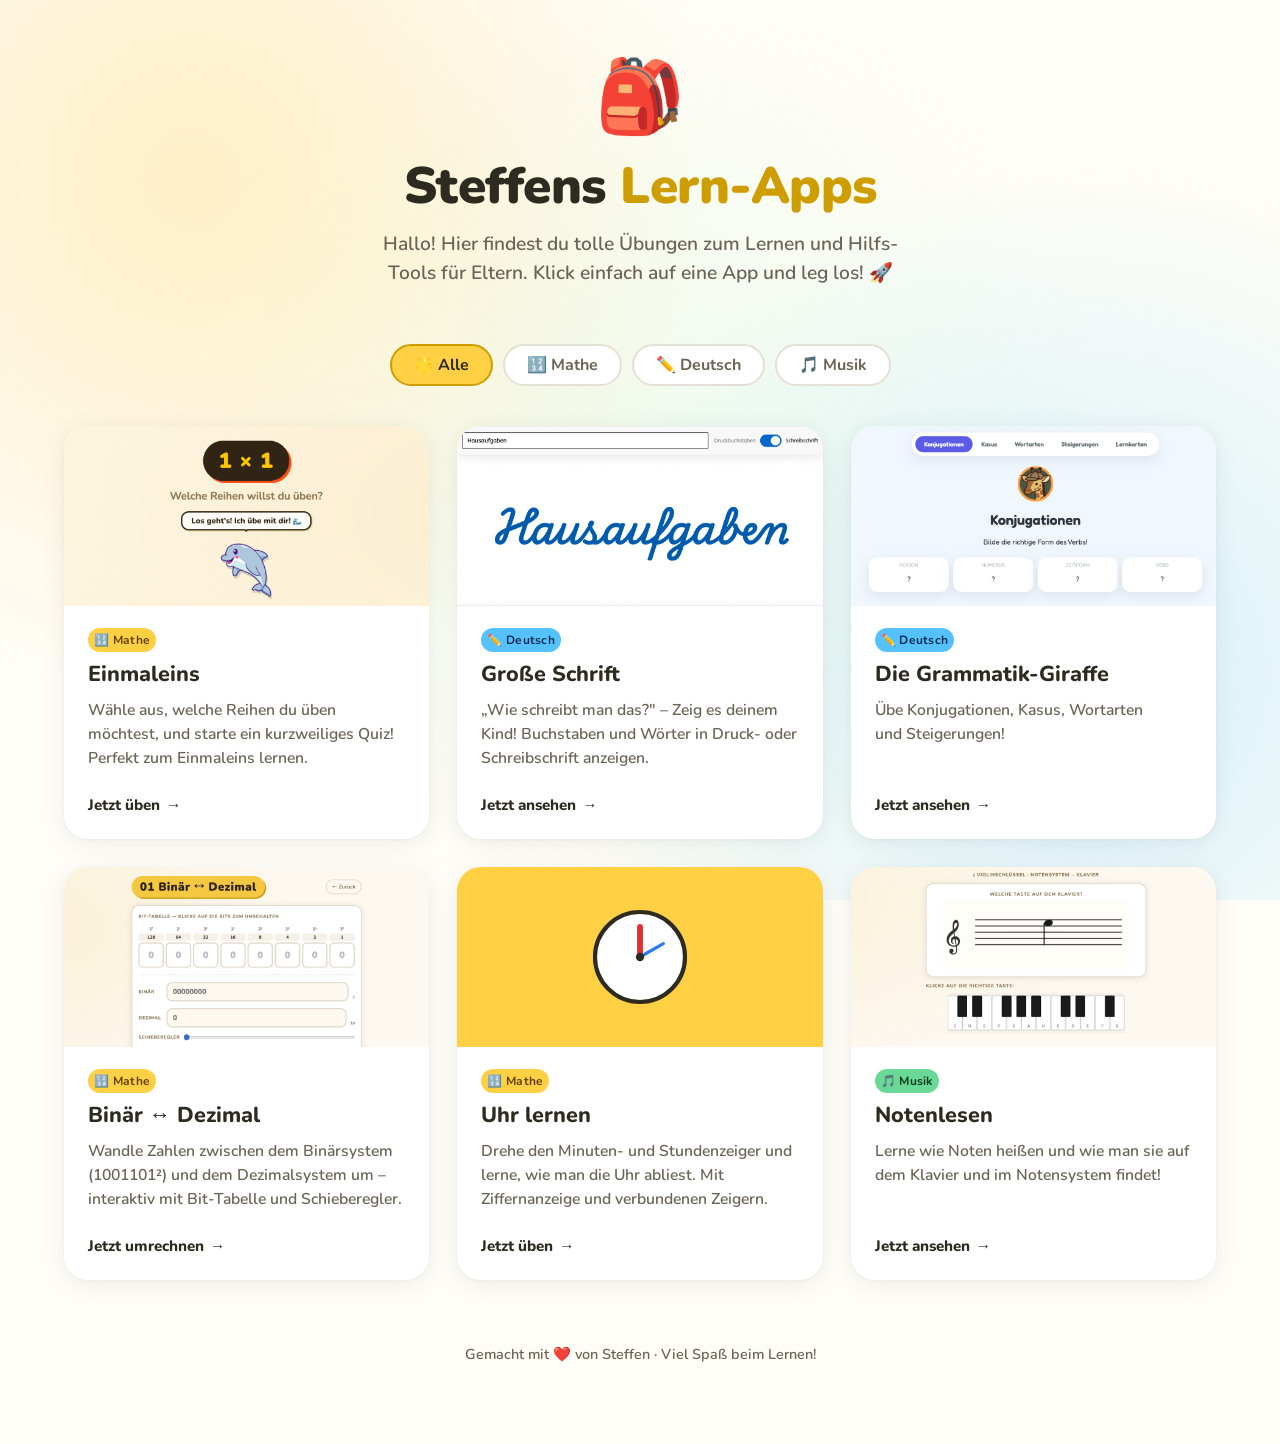
==== index.html @ fa60f905 "added clock" ====
<!DOCTYPE html>
<html lang="de">
<head>
  <meta charset="UTF-8">
  <meta name="viewport" content="width=device-width, initial-scale=1.0">
  <title>Steffens Lern-Apps</title>
  <link href="https://fonts.googleapis.com/css2?family=Nunito:wght@400;600;700;800;900&display=swap" rel="stylesheet">

  <style>
    :root {
      --bg: #fffdf7;
      --yellow: oklch(88% 0.16 88);
      --yellow-dark: oklch(72% 0.16 88);
      --blue: oklch(78% 0.14 240);
      --blue-dark: oklch(55% 0.14 240);
      --green: oklch(80% 0.14 155);
      --green-dark: oklch(55% 0.14 155);
      --text: #2d2a20;
      --text-light: #6b6457;
      --card-bg: #ffffff;
      --radius: 24px;
    }

    * { box-sizing: border-box; margin: 0; padding: 0; }

    body {
      font-family: 'Nunito', sans-serif;
      background: var(--bg);
      color: var(--text);
      min-height: 100vh;
      overflow-x: hidden;
    }

    /* Background pattern */
    body::before {
      content: '';
      position: fixed;
      inset: 0;
      background-image:
        radial-gradient(circle at 15% 20%, oklch(92% 0.10 88 / 0.5) 0%, transparent 40%),
        radial-gradient(circle at 85% 75%, oklch(88% 0.10 240 / 0.4) 0%, transparent 40%),
        radial-gradient(circle at 50% 50%, oklch(94% 0.06 155 / 0.3) 0%, transparent 60%);
      pointer-events: none;
      z-index: 0;
    }

    .page {
      position: relative;
      z-index: 1;
      max-width: 1200px;
      margin: 0 auto;
      padding: 48px 24px 80px;
    }

    /* Header */
    .header {
      text-align: center;
      margin-bottom: 56px;
      animation: fadeDown 0.6s ease both;
    }

    .header-emoji {
      font-size: 72px;
      display: block;
      margin-bottom: 12px;
      animation: bounce 2s ease-in-out infinite;
    }

    @keyframes bounce {
      0%, 100% { transform: translateY(0); }
      50% { transform: translateY(-10px); }
    }

    .header h1 {
      font-size: clamp(2rem, 6vw, 3.2rem);
      font-weight: 900;
      line-height: 1.1;
      color: var(--text);
      letter-spacing: -0.5px;
    }

    .header h1 span {
      color: var(--yellow-dark);
    }

    .greeting {
      margin-top: 16px;
      font-size: clamp(1rem, 2.5vw, 1.2rem);
      color: var(--text-light);
      font-weight: 600;
      max-width: 520px;
      margin-left: auto;
      margin-right: auto;
      line-height: 1.5;
      text-wrap: pretty;
    }

    /* Category filter */
    .filters {
      display: flex;
      gap: 10px;
      justify-content: center;
      margin-bottom: 40px;
      flex-wrap: wrap;
      animation: fadeUp 0.6s 0.2s ease both;
    }

    .filter-btn {
      padding: 8px 22px;
      border-radius: 100px;
      border: 2.5px solid transparent;
      font-family: 'Nunito', sans-serif;
      font-size: 1rem;
      font-weight: 700;
      cursor: pointer;
      transition: all 0.2s ease;
      background: white;
      color: var(--text-light);
      border-color: #e5e0d5;
    }

    .filter-btn:hover {
      transform: scale(1.05);
      border-color: var(--yellow-dark);
      color: var(--text);
    }

    .filter-btn.active {
      background: var(--yellow);
      border-color: var(--yellow-dark);
      color: var(--text);
    }

    .filter-btn[data-cat="Mathe"].active {
      background: var(--yellow);
      border-color: var(--yellow-dark);
    }

    .filter-btn[data-cat="Deutsch"].active {
      background: var(--blue);
      border-color: var(--blue-dark);
    }

    .filter-btn[data-cat="Musik"].active {
      background: var(--green);
      border-color: var(--green-dark);
    }

    /* Cards grid */
    .grid {
      display: grid;
      grid-template-columns: repeat(3, 1fr);
      gap: 28px;
    }

    /* Responsive grid */
    @media (max-width: 768px) {
      .grid {
        grid-template-columns: repeat(2, 1fr);
      }
    }

    @media (max-width: 480px) {
      .grid {
        grid-template-columns: 1fr;
      }
    }

    .card {
      background: var(--card-bg);
      border-radius: var(--radius);
      overflow: hidden;
      box-shadow: 0 4px 24px rgba(0,0,0,0.07), 0 1px 4px rgba(0,0,0,0.04);
      transition: transform 0.25s ease, box-shadow 0.25s ease;
      cursor: pointer;
      text-decoration: none;
      color: inherit;
      display: flex;
      flex-direction: column;
      animation: fadeUp 0.5s ease both;
    }

    .card:hover {
      transform: translateY(-6px) scale(1.01);
      box-shadow: 0 12px 40px rgba(0,0,0,0.12), 0 2px 8px rgba(0,0,0,0.06);
    }

    .card:hover .card-arrow {
      transform: translateX(4px);
    }

    .card-visual {
      height: 180px;
      display: flex;
      align-items: center;
      justify-content: center;
      position: relative;
      overflow: hidden;
    }

    .card-visual img {
      width: 100%;
      height: 100%;
      object-fit: cover;
      display: block;
    }

    .card-visual .placeholder {
      width: 100%;
      height: 100%;
      display: flex;
      flex-direction: column;
      align-items: center;
      justify-content: center;
      gap: 8px;
    }

    .card-visual .placeholder-icon {
      font-size: 18px;
      color: rgba(0,0,0,0.3);
    }

    .card-visual .placeholder-label {
      font-family: 'Courier New', monospace;
      font-size: 11px;
      font-weight: bold;
      color: rgba(0,0,0,0.3);
      text-align: center;
      padding: 0 16px;
      line-height: 1.4;
    }

    /* Diagonal stripe pattern for placeholder */
    .card[data-cat="Mathe"] .card-visual {
      background-color: var(--yellow);
      background-image: repeating-linear-gradient(
        -45deg,
        transparent,
        transparent 8px,
        rgba(255,255,255,0.25) 8px,
        rgba(255,255,255,0.25) 16px
      );
    }
    .card[data-cat="Deutsch"] .card-visual {
      background-color: var(--blue);
      background-image: repeating-linear-gradient(
        -45deg,
        transparent,
        transparent 8px,
        rgba(255,255,255,0.25) 8px,
        rgba(255,255,255,0.25) 16px
      );
    }
    .card[data-cat="Musik"] .card-visual {
      background-color: var(--green);
      background-image: repeating-linear-gradient(
        -45deg,
        transparent,
        transparent 8px,
        rgba(255,255,255,0.25) 8px,
        rgba(255,255,255,0.25) 16px
      );
    }

    .card-body {
      padding: 22px 24px 24px;
      flex: 1;
      display: flex;
      flex-direction: column;
      gap: 10px;
    }

    .card-top {
      display: flex;
      align-items: flex-start;
      justify-content: space-between;
      gap: 12px;
    }

    .card-title {
      font-size: 1.35rem;
      font-weight: 800;
      line-height: 1.2;
      color: var(--text);
    }

    .badge {
      display: inline-block;
      align-self: flex-start;
      padding: 4px 6px;
      border-radius: 100px;
      font-size: 0.75rem;
      font-weight: 700;
      letter-spacing: 0.3px;
    }

    [data-cat="Mathe"] .badge { background: var(--yellow); color: oklch(40% 0.12 88); }
    [data-cat="Deutsch"] .badge { background: var(--blue); color: oklch(28% 0.10 240); }
    [data-cat="Musik"] .badge { background: var(--green); color: oklch(30% 0.10 160); }

    .card-desc {
      font-size: 0.98rem;
      color: var(--text-light);
      line-height: 1.55;
      font-weight: 600;
      text-wrap: pretty;
    }

    .card-cta {
      margin-top: auto;
      padding-top: 14px;
      display: flex;
      align-items: center;
      gap: 6px;
      font-size: 0.95rem;
      font-weight: 800;
      color: var(--text);
    }

    .card-arrow {
      display: inline-block;
      transition: transform 0.2s ease;
      font-style: normal;
    }

    /* Hidden cards */
    .card.hidden {
      display: none;
    }

    /* Footer */
    .footer {
      text-align: center;
      margin-top: 64px;
      font-size: 0.9rem;
      color: var(--text-light);
      font-weight: 600;
      animation: fadeUp 0.6s 0.5s ease both;
    }

    /* Animations */
    @keyframes fadeDown {
      from { opacity: 0; transform: translateY(-20px); }
      to { opacity: 1; transform: translateY(0); }
    }

    @keyframes fadeUp {
      from { opacity: 0; transform: translateY(24px); }
      to { opacity: 1; transform: translateY(0); }
    }

    .card:nth-child(1) { animation-delay: 0.25s; }
    .card:nth-child(2) { animation-delay: 0.38s; }
    .card:nth-child(3) { animation-delay: 0.51s; }
    .card:nth-child(4) { animation-delay: 0.64s; }

    /* Tweaks panel */
    #tweaks-panel {
      display: none;
      position: fixed;
      bottom: 24px;
      right: 24px;
      background: white;
      border-radius: 18px;
      box-shadow: 0 8px 40px rgba(0,0,0,0.15);
      padding: 20px;
      width: 260px;
      z-index: 100;
      font-family: 'Nunito', sans-serif;
      border: 2px solid #f0ece2;
    }

    #tweaks-panel h3 {
      font-size: 0.9rem;
      font-weight: 800;
      margin-bottom: 14px;
      color: var(--text);
      letter-spacing: 0.5px;
      text-transform: uppercase;
    }

    .tweak-row {
      display: flex;
      align-items: center;
      justify-content: space-between;
      margin-bottom: 12px;
      gap: 12px;
    }

    .tweak-label {
      font-size: 0.88rem;
      font-weight: 700;
      color: var(--text-light);
    }

    .tweak-select, .tweak-input {
      font-family: 'Nunito', sans-serif;
      font-size: 0.85rem;
      font-weight: 700;
      border: 2px solid #e5e0d5;
      border-radius: 8px;
      padding: 4px 8px;
      color: var(--text);
      background: var(--bg);
      cursor: pointer;
    }

    .tweak-toggle {
      width: 40px;
      height: 22px;
      border-radius: 100px;
      background: #e5e0d5;
      border: none;
      cursor: pointer;
      position: relative;
      transition: background 0.2s;
    }
    .tweak-toggle.on { background: var(--yellow-dark); }
    .tweak-toggle::after {
      content: '';
      position: absolute;
      top: 3px;
      left: 3px;
      width: 16px;
      height: 16px;
      border-radius: 50%;
      background: white;
      transition: left 0.2s;
      box-shadow: 0 1px 3px rgba(0,0,0,0.2);
    }
    .tweak-toggle.on::after { left: 21px; }
  </style>
  <template id="__bundler_thumbnail" data-bg-color="#fffdf7">
    <svg viewBox="0 0 900 600" xmlns="http://www.w3.org/2000/svg">
      <rect width="900" height="600" fill="#fffdf7"/>
      <text x="450" y="120" text-anchor="middle" font-size="80">🎒</text>
      <rect x="60" y="180" width="370" height="200" rx="24" fill="oklch(88% 0.16 88)"/>
      <rect x="470" y="180" width="370" height="200" rx="24" fill="oklch(78% 0.14 240)"/>
      <rect x="80" y="400" width="200" height="20" rx="10" fill="#e5e0d5"/>
      <rect x="490" y="400" width="200" height="20" rx="10" fill="#e5e0d5"/>
    </svg>
  </template>
</head>
<body>

<div class="page">

  <!-- Header -->
  <header class="header">
    <span class="header-emoji">🎒</span>
    <h1>Steffens <span>Lern-Apps</span></h1>
    <p class="greeting">Hallo! Hier findest du tolle Übungen zum Lernen und Hilfs-Tools für Eltern. Klick einfach auf eine App und leg los! 🚀</p>
  </header>

  <!-- Category Filter -->
  <div class="filters">
    <button class="filter-btn active" data-cat="Alle" onclick="filterCards('Alle', this)">🌟 Alle</button>
    <button class="filter-btn" data-cat="Mathe" onclick="filterCards('Mathe', this)">🔢 Mathe</button>
    <button class="filter-btn" data-cat="Deutsch" onclick="filterCards('Deutsch', this)">✏️ Deutsch</button>
    <button class="filter-btn" data-cat="Musik" onclick="filterCards('Musik', this)">🎵 Musik</button>
  </div>

  <!-- App Cards -->
  <div class="grid" id="grid">

    <a class="card" data-cat="Mathe" href="./einmaleins/index.html">
      <div class="card-visual">
        <img src="einmaleins.png" alt="Einmaleins">
      </div>
      <div class="card-body">
        <span class="badge">🔢 Mathe</span>
        <div class="card-top">
          <h2 class="card-title">Einmaleins</h2>
        </div>
        <p class="card-desc">Wähle aus, welche Reihen du üben möchtest, und starte ein kurzweiliges Quiz! Perfekt zum Einmaleins lernen.</p>
        <div class="card-cta">Jetzt üben <i class="card-arrow">→</i></div>
      </div>
    </a>

    <a class="card" data-cat="Deutsch" href="./grossertext/index.html">
      <div class="card-visual">
        <img src="grossertext.png" alt="GrosseSchrift">
      </div>
      <div class="card-body">
        <span class="badge">✏️ Deutsch</span>
        <div class="card-top">
          <h2 class="card-title">Große Schrift</h2>
        </div>
        <p class="card-desc">„Wie schreibt man das?" – Zeig es deinem Kind! Buchstaben und Wörter in Druck- oder Schreibschrift anzeigen.</p>
        <div class="card-cta">Jetzt ansehen <i class="card-arrow">→</i></div>
      </div>
    </a>

    <a class="card" data-cat="Deutsch" href="./grammatikgiraffe/index.html">
      <div class="card-visual">
        <img src="giraffe.png" alt="GrammatikGirarre">
      </div>
      <div class="card-body">
        <span class="badge">✏️ Deutsch</span>
        <div class="card-top">
          <h2 class="card-title">Die Grammatik-Giraffe</h2>
        </div>
        <p class="card-desc">Übe Konjugationen, Kasus, Wortarten und Steigerungen!</p>
        <div class="card-cta">Jetzt ansehen <i class="card-arrow">→</i></div>
      </div>
    </a>

    <a class="card" data-cat="Mathe" href="./binaer/index.html">
      <div class="card-visual">
        <img src="binaer.png" alt="Binär ↔ Dezimal">
      </div>
      <div class="card-body">
        <span class="badge">🔢 Mathe</span>
        <div class="card-top">
          <h2 class="card-title">Binär ↔ Dezimal</h2>
        </div>
        <p class="card-desc">Wandle Zahlen zwischen dem Binärsystem (1001101²) und dem Dezimalsystem um – interaktiv mit Bit-Tabelle und Schieberegler.</p>
        <div class="card-cta">Jetzt umrechnen <i class="card-arrow">→</i></div>
      </div>
    </a>

    <a class="card" data-cat="Mathe" href="./uhr/index.html">
      <div class="card-visual">
        <div class="placeholder" style="background:var(--yellow);width:100%;height:100%;display:flex;align-items:center;justify-content:center;">
          <svg viewBox="0 0 120 120" width="100" height="100" xmlns="http://www.w3.org/2000/svg">
            <circle cx="60" cy="60" r="54" fill="white" stroke="#2d2a20" stroke-width="5"/>
            <line x1="60" y1="60" x2="60" y2="24" stroke="#e03030" stroke-width="7" stroke-linecap="round"/>
            <line x1="60" y1="60" x2="88" y2="44" stroke="#2b7de8" stroke-width="4" stroke-linecap="round"/>
            <circle cx="60" cy="60" r="5" fill="#2d2a20"/>
          </svg>
        </div>
      </div>
      <div class="card-body">
        <span class="badge">🔢 Mathe</span>
        <div class="card-top">
          <h2 class="card-title">Uhr lernen</h2>
        </div>
        <p class="card-desc">Drehe den Minuten- und Stundenzeiger und lerne, wie man die Uhr abliest. Mit Ziffernanzeige und verbundenen Zeigern.</p>
        <div class="card-cta">Jetzt üben <i class="card-arrow">→</i></div>
      </div>
    </a>

        <a class="card" data-cat="Musik" href="./notenlesen/index.html">
      <div class="card-visual">
        <img src="notenlesen.png" alt="NotenLesen">
      </div>
      <div class="card-body">
        <span class="badge">🎵 Musik</span>
        <div class="card-top">
          <h2 class="card-title">Notenlesen</h2>
        </div>
        <p class="card-desc">Lerne wie Noten heißen und wie man sie auf dem Klavier und im Notensystem findet!
        </p>
        <div class="card-cta">Jetzt ansehen <i class="card-arrow">→</i></div>
      </div>
    </a>

  </div>

  <footer class="footer">
    Gemacht mit ❤️ von Steffen · Viel Spaß beim Lernen!
  </footer>

</div>

<!-- Tweaks Panel -->
<div id="tweaks-panel">
  <h3>✏️ Tweaks</h3>

  <div class="tweak-row">
    <span class="tweak-label">Akzentfarbe</span>
    <select class="tweak-select" id="tweak-color" onchange="applyTweaks()">
      <option value="yellow">☀️ Gelb</option>
      <option value="green">🌿 Grün</option>
      <option value="pink">🌸 Rosa</option>
    </select>
  </div>

  <div class="tweak-row">
    <span class="tweak-label">Große Schrift</span>
    <button class="tweak-toggle" id="tweak-bigtext" onclick="toggleBigText(this)"></button>
  </div>

  <div class="tweak-row">
    <span class="tweak-label">Animation</span>
    <button class="tweak-toggle on" id="tweak-anim" onclick="toggleAnim(this)"></button>
  </div>
</div>

<script>
  // Filter cards
  function filterCards(cat, btn) {
    document.querySelectorAll('.filter-btn').forEach(b => b.classList.remove('active'));
    btn.classList.add('active');
    document.querySelectorAll('.card').forEach(card => {
      if (cat === 'Alle' || card.dataset.cat === cat) {
        card.classList.remove('hidden');
      } else {
        card.classList.add('hidden');
      }
    });
  }

  // Tweaks
  const TWEAK_DEFAULTS = /*EDITMODE-BEGIN*/{
    "accentColor": "yellow",
    "bigText": false,
    "animation": true
  }/*EDITMODE-END*/;
  let tweaks = {...TWEAK_DEFAULTS};

  function applyTweaks() {
    const color = document.getElementById('tweak-color').value;
    tweaks.accentColor = color;
    const map = {
      yellow: { main: 'oklch(88% 0.16 88)', dark: 'oklch(72% 0.16 88)' },
      green:  { main: 'oklch(80% 0.14 155)', dark: 'oklch(55% 0.14 155)' },
      pink:   { main: 'oklch(88% 0.14 0)', dark: 'oklch(62% 0.14 0)' },
    };
    const c = map[color];
    document.documentElement.style.setProperty('--yellow', c.main);
    document.documentElement.style.setProperty('--yellow-dark', c.dark);
    window.parent.postMessage({type:'__edit_mode_set_keys', edits: tweaks}, '*');
  }

  function toggleBigText(btn) {
    btn.classList.toggle('on');
    tweaks.bigText = btn.classList.contains('on');
    document.body.style.fontSize = tweaks.bigText ? '120%' : '';
    window.parent.postMessage({type:'__edit_mode_set_keys', edits: tweaks}, '*');
  }

  function toggleAnim(btn) {
    btn.classList.toggle('on');
    tweaks.animation = btn.classList.contains('on');
    const hdr = document.querySelector('.header-emoji');
    hdr.style.animationPlayState = tweaks.animation ? 'running' : 'paused';
    window.parent.postMessage({type:'__edit_mode_set_keys', edits: tweaks}, '*');
  }

  // Tweaks panel toggle
  window.addEventListener('message', e => {
    if (e.data?.type === '__activate_edit_mode') {
      document.getElementById('tweaks-panel').style.display = 'block';
    }
    if (e.data?.type === '__deactivate_edit_mode') {
      document.getElementById('tweaks-panel').style.display = 'none';
    }
  });
  window.parent.postMessage({type: '__edit_mode_available'}, '*');

  // Apply saved tweaks on load
  document.getElementById('tweak-color').value = tweaks.accentColor;
  if (tweaks.bigText) {
    document.getElementById('tweak-bigtext').classList.add('on');
    document.body.style.fontSize = '120%';
  }
  if (!tweaks.animation) {
    document.getElementById('tweak-anim').classList.remove('on');
    document.querySelector('.header-emoji').style.animationPlayState = 'paused';
  }
  if (tweaks.accentColor !== 'yellow') applyTweaks();
</script>

</body>
</html>
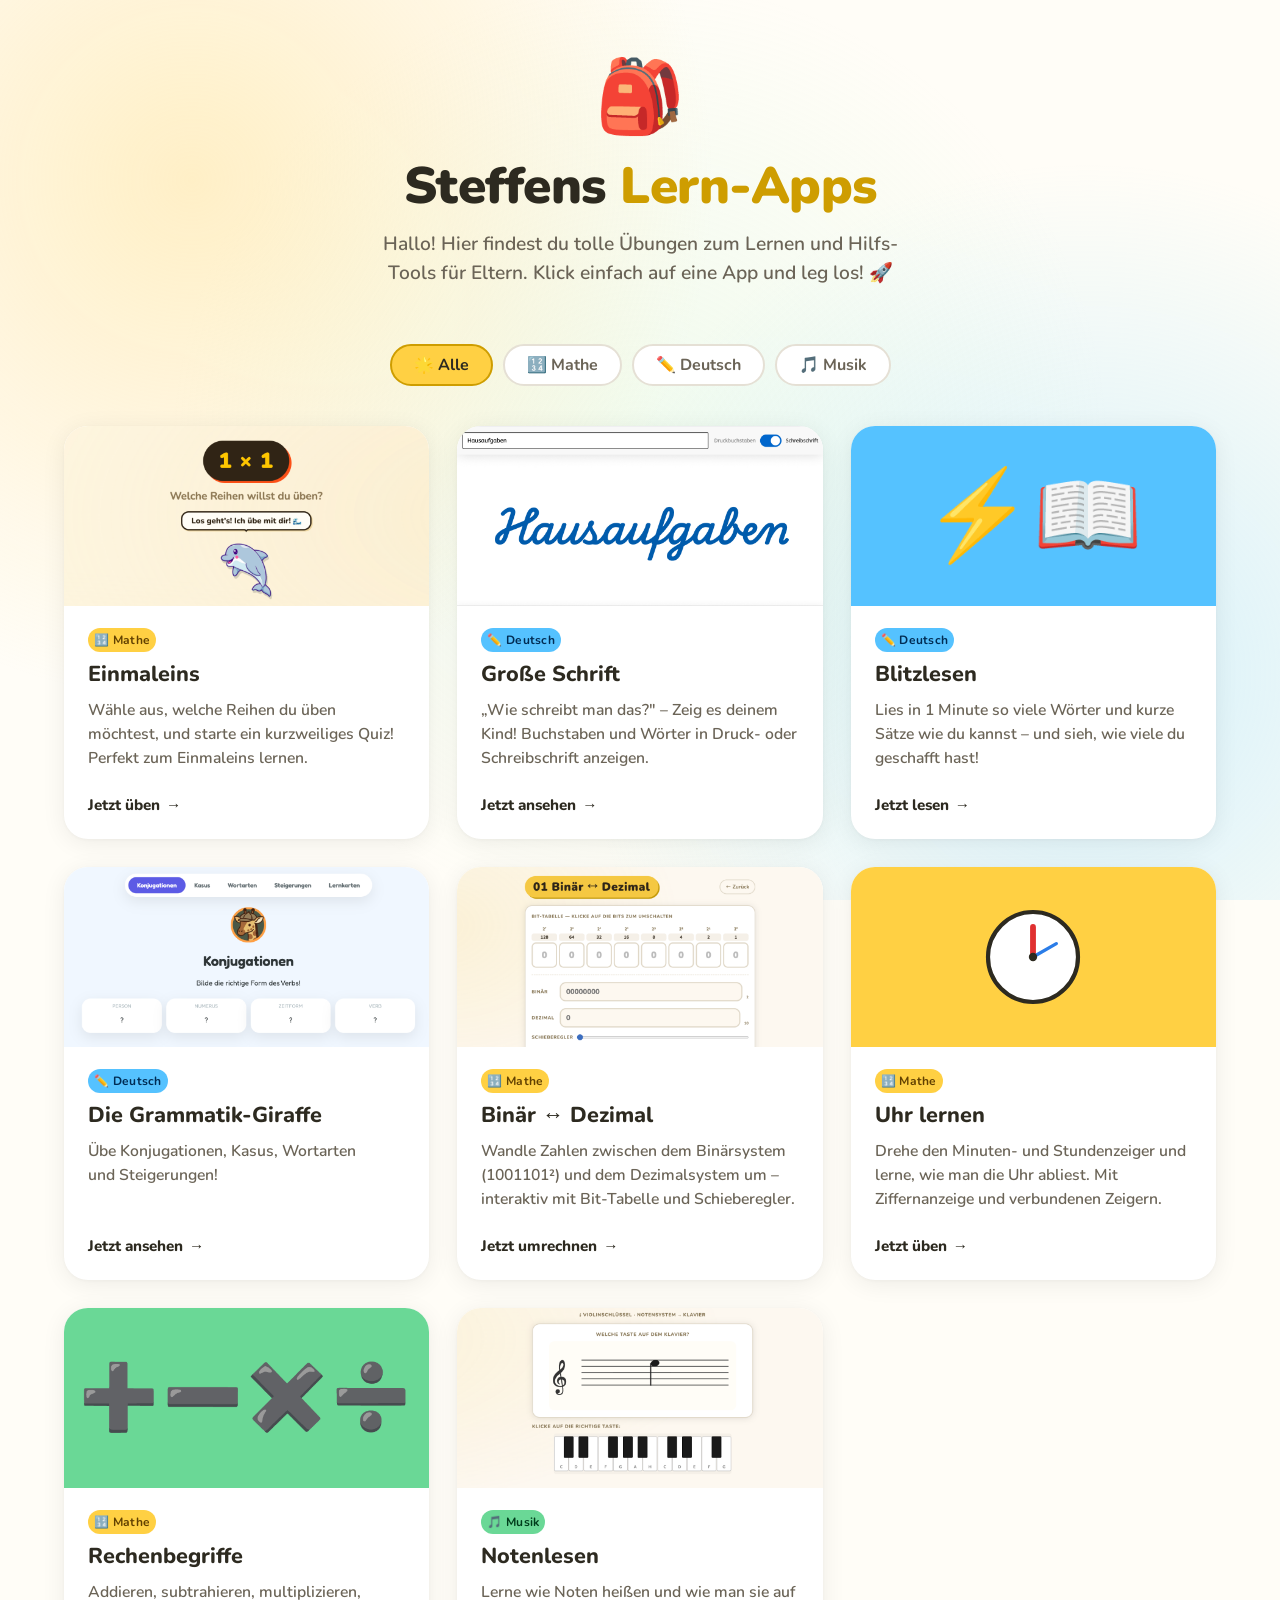
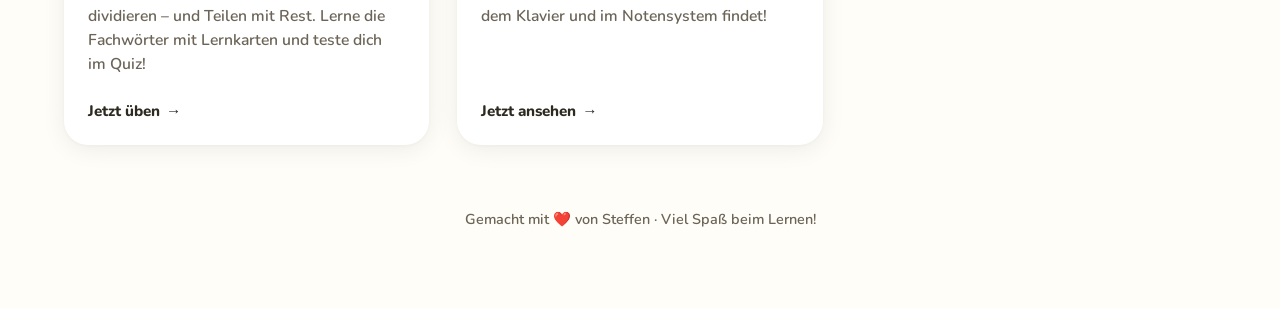
==== commit d8af8275: "Add Blitzlesen and Rechenbegriffe games Co-Authored-By: Claude Opus 5.5 <noreply@anthropic.com>" ====
--- a/index.html
+++ b/index.html
@@ -491,6 +491,22 @@
       </div>
     </a>
 
+    <a class="card" data-cat="Deutsch" href="./blitzlesen/index.html">
+      <div class="card-visual">
+        <div class="placeholder" style="background:var(--blue);width:100%;height:100%;display:flex;align-items:center;justify-content:center;">
+          <span style="font-size:88px;line-height:1;">⚡📖</span>
+        </div>
+      </div>
+      <div class="card-body">
+        <span class="badge">✏️ Deutsch</span>
+        <div class="card-top">
+          <h2 class="card-title">Blitzlesen</h2>
+        </div>
+        <p class="card-desc">Lies in 1 Minute so viele Wörter und kurze Sätze wie du kannst – und sieh, wie viele du geschafft hast!</p>
+        <div class="card-cta">Jetzt lesen <i class="card-arrow">→</i></div>
+      </div>
+    </a>
+
     <a class="card" data-cat="Deutsch" href="./grammatikgiraffe/index.html">
       <div class="card-visual">
         <img src="giraffe.png" alt="GrammatikGirarre">
@@ -536,6 +552,22 @@
           <h2 class="card-title">Uhr lernen</h2>
         </div>
         <p class="card-desc">Drehe den Minuten- und Stundenzeiger und lerne, wie man die Uhr abliest. Mit Ziffernanzeige und verbundenen Zeigern.</p>
+        <div class="card-cta">Jetzt üben <i class="card-arrow">→</i></div>
+      </div>
+    </a>
+
+    <a class="card" data-cat="Mathe" href="./rechenbegriffe/index.html">
+      <div class="card-visual">
+        <div class="placeholder" style="background:var(--green);width:100%;height:100%;display:flex;align-items:center;justify-content:center;">
+          <span style="font-size:64px;line-height:1;letter-spacing:4px;">➕➖✖️➗</span>
+        </div>
+      </div>
+      <div class="card-body">
+        <span class="badge">🔢 Mathe</span>
+        <div class="card-top">
+          <h2 class="card-title">Rechenbegriffe</h2>
+        </div>
+        <p class="card-desc">Addieren, subtrahieren, multiplizieren, dividieren – und Teilen mit Rest. Lerne die Fachwörter mit Lernkarten und teste dich im Quiz!</p>
         <div class="card-cta">Jetzt üben <i class="card-arrow">→</i></div>
       </div>
     </a>
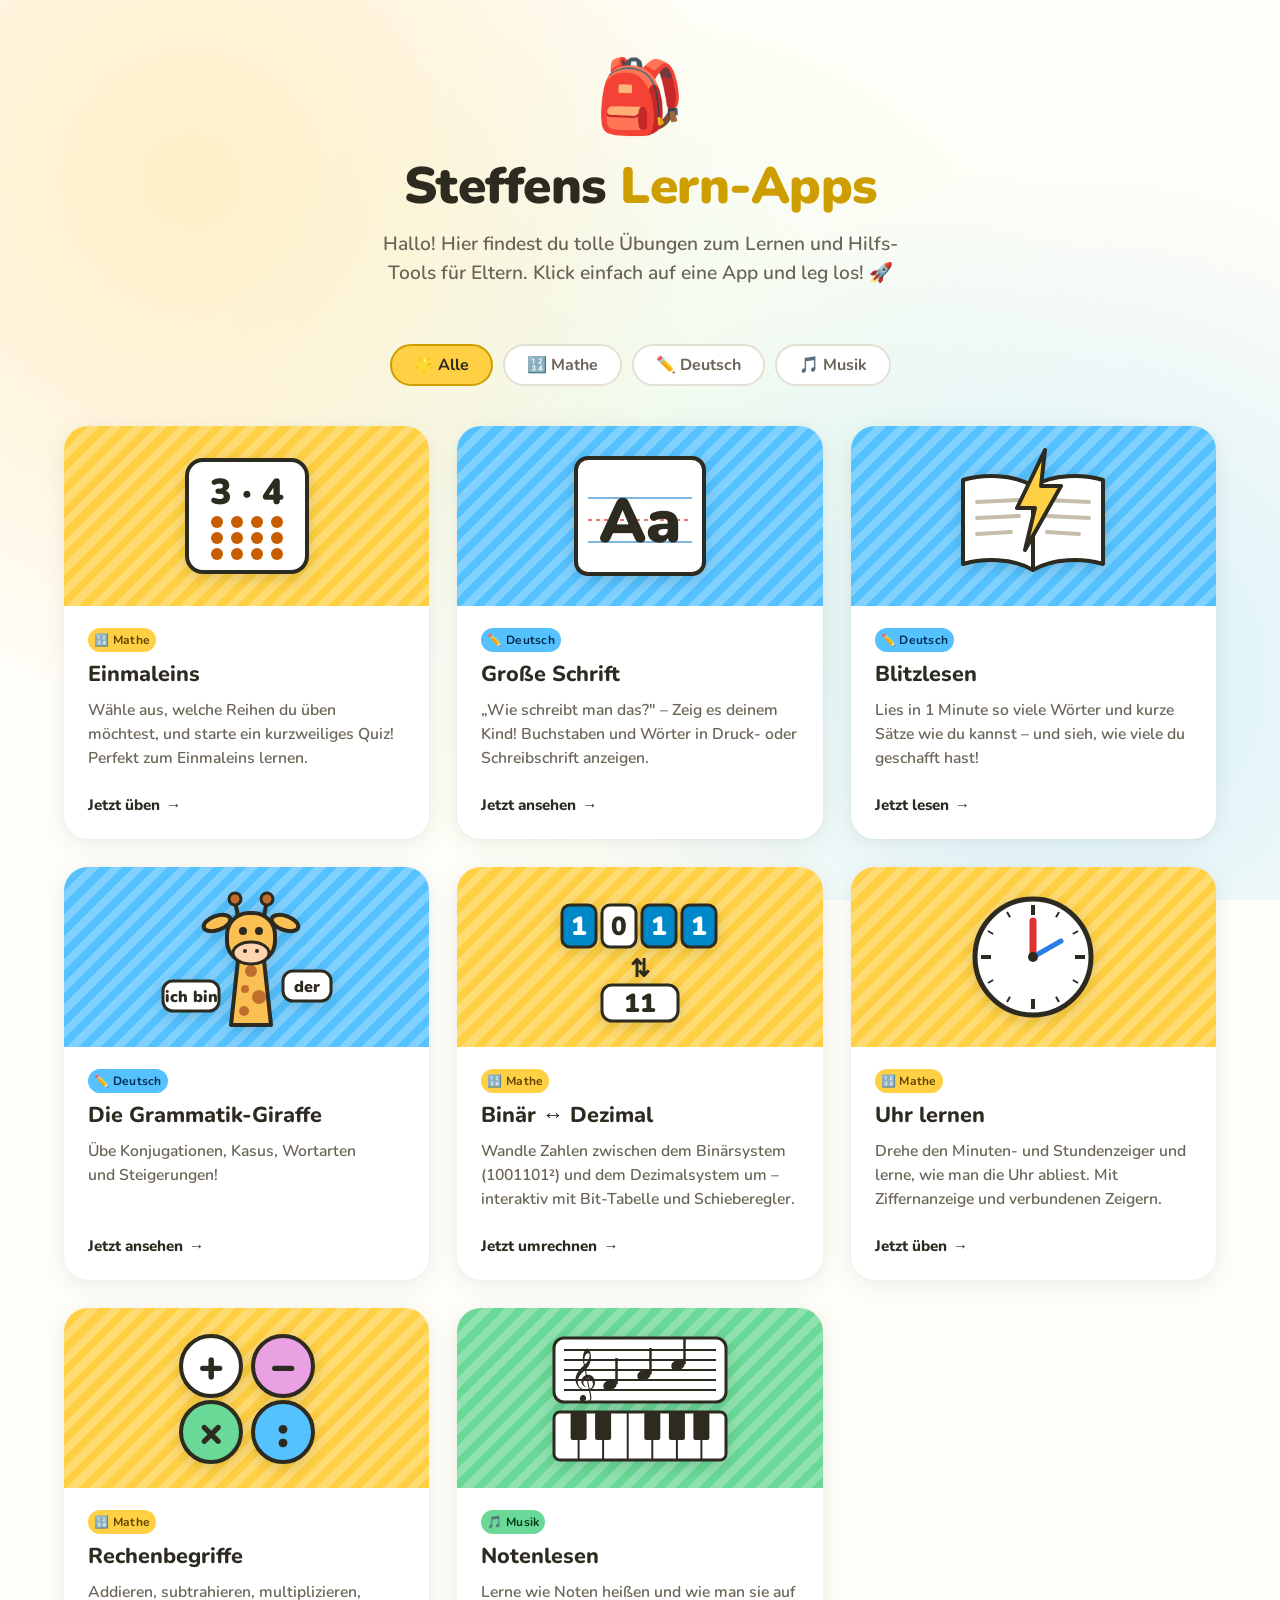
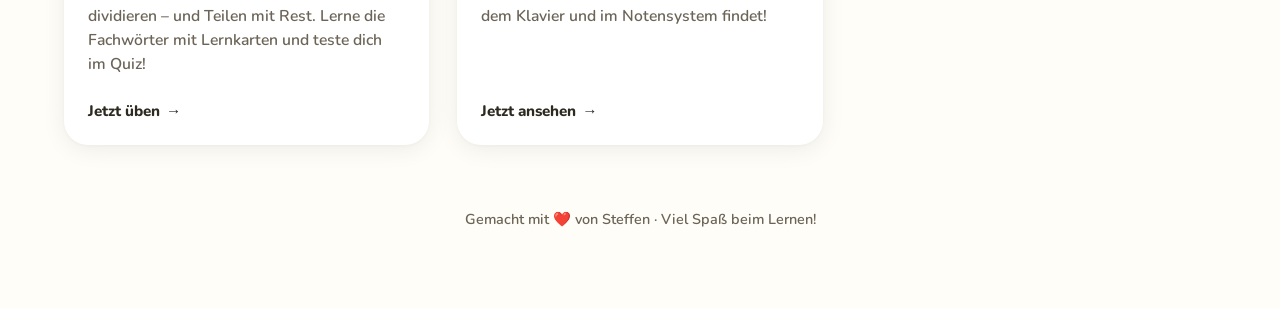
==== commit 0a9a9482: "Replace tile screenshots with consistent SVG illustrations Co-Authored-By: Claude Opus 5.5 <noreply@" ====
--- a/index.html
+++ b/index.html
@@ -198,39 +198,16 @@
       overflow: hidden;
     }
 
-    .card-visual img {
-      width: 100%;
-      height: 100%;
-      object-fit: cover;
-      display: block;
-    }
-
-    .card-visual .placeholder {
-      width: 100%;
-      height: 100%;
-      display: flex;
-      flex-direction: column;
-      align-items: center;
-      justify-content: center;
-      gap: 8px;
-    }
-
-    .card-visual .placeholder-icon {
-      font-size: 18px;
-      color: rgba(0,0,0,0.3);
-    }
-
-    .card-visual .placeholder-label {
-      font-family: 'Courier New', monospace;
-      font-size: 11px;
-      font-weight: bold;
-      color: rgba(0,0,0,0.3);
-      text-align: center;
-      padding: 0 16px;
-      line-height: 1.4;
-    }
-
-    /* Diagonal stripe pattern for placeholder */
+    .card-visual svg {
+      height: 140px;
+      width: auto;
+      font-family: 'Nunito', sans-serif;
+      filter: drop-shadow(0 4px 8px rgba(0,0,0,0.12));
+      transition: transform 0.25s ease;
+    }
+    .card:hover .card-visual svg { transform: scale(1.06) rotate(-2deg); }
+
+    /* Diagonal stripe pattern behind the tile illustration */
     .card[data-cat="Mathe"] .card-visual {
       background-color: var(--yellow);
       background-image: repeating-linear-gradient(
@@ -465,7 +442,7 @@
 
     <a class="card" data-cat="Mathe" href="./einmaleins/index.html">
       <div class="card-visual">
-        <img src="einmaleins.png" alt="Einmaleins">
+        <svg viewBox="0 0 200 140" aria-hidden="true"><rect x="40" y="14" width="120" height="112" rx="16" fill="white" stroke="#2d2a20" stroke-width="4"/><text x="100" y="58" text-anchor="middle" font-size="36" font-weight="900" fill="#2d2a20">3 · 4</text><g fill="oklch(60% 0.16 50)"><circle cx="70" cy="76" r="6"/><circle cx="90" cy="76" r="6"/><circle cx="110" cy="76" r="6"/><circle cx="130" cy="76" r="6"/><circle cx="70" cy="92" r="6"/><circle cx="90" cy="92" r="6"/><circle cx="110" cy="92" r="6"/><circle cx="130" cy="92" r="6"/><circle cx="70" cy="108" r="6"/><circle cx="90" cy="108" r="6"/><circle cx="110" cy="108" r="6"/><circle cx="130" cy="108" r="6"/></g></svg>
       </div>
       <div class="card-body">
         <span class="badge">🔢 Mathe</span>
@@ -479,7 +456,7 @@
 
     <a class="card" data-cat="Deutsch" href="./grossertext/index.html">
       <div class="card-visual">
-        <img src="grossertext.png" alt="GrosseSchrift">
+        <svg viewBox="0 0 200 140" aria-hidden="true"><rect x="36" y="12" width="128" height="116" rx="12" fill="white" stroke="#2d2a20" stroke-width="4"/><g stroke="oklch(75% 0.08 240)" stroke-width="2"><line x1="48" y1="52" x2="152" y2="52"/><line x1="48" y1="96" x2="152" y2="96"/></g><line x1="48" y1="74" x2="152" y2="74" stroke="oklch(70% 0.15 25)" stroke-width="2" stroke-dasharray="4 4"/><text x="100" y="96" text-anchor="middle" font-size="62" font-weight="900" fill="#2d2a20">Aa</text></svg>
       </div>
       <div class="card-body">
         <span class="badge">✏️ Deutsch</span>
@@ -493,9 +470,7 @@
 
     <a class="card" data-cat="Deutsch" href="./blitzlesen/index.html">
       <div class="card-visual">
-        <div class="placeholder" style="background:var(--blue);width:100%;height:100%;display:flex;align-items:center;justify-content:center;">
-          <span style="font-size:88px;line-height:1;">⚡📖</span>
-        </div>
+        <svg viewBox="0 0 200 140" aria-hidden="true"><path d="M100 40 C80 28 50 28 30 34 V118 C50 112 80 112 100 124 C120 112 150 112 170 118 V34 C150 28 120 28 100 40Z" fill="white" stroke="#2d2a20" stroke-width="4" stroke-linejoin="round"/><line x1="100" y1="40" x2="100" y2="124" stroke="#2d2a20" stroke-width="4"/><g stroke="oklch(80% 0.03 90)" stroke-width="4" stroke-linecap="round"><line x1="44" y1="56" x2="86" y2="54"/><line x1="44" y1="72" x2="86" y2="70"/><line x1="44" y1="88" x2="78" y2="86"/><line x1="114" y1="54" x2="156" y2="56"/><line x1="114" y1="70" x2="156" y2="72"/><line x1="114" y1="86" x2="146" y2="88"/></g><path d="M112 4 L84 62 H102 L92 104 L128 40 H108 Z" fill="oklch(88% 0.16 88)" stroke="#2d2a20" stroke-width="4" stroke-linejoin="round"/></svg>
       </div>
       <div class="card-body">
         <span class="badge">✏️ Deutsch</span>
@@ -509,7 +484,7 @@
 
     <a class="card" data-cat="Deutsch" href="./grammatikgiraffe/index.html">
       <div class="card-visual">
-        <img src="giraffe.png" alt="GrammatikGirarre">
+        <svg viewBox="0 0 200 140" aria-hidden="true"><path d="M84 138 L92 64 H116 L124 138Z" fill="oklch(84% 0.14 80)" stroke="#2d2a20" stroke-width="4" stroke-linejoin="round"/><g fill="oklch(62% 0.13 55)"><circle cx="104" cy="84" r="6"/><circle cx="112" cy="110" r="7"/><circle cx="97" cy="124" r="5"/><circle cx="98" cy="102" r="4"/></g><line x1="92" y1="34" x2="88" y2="14" stroke="#2d2a20" stroke-width="4" stroke-linecap="round"/><line x1="116" y1="34" x2="120" y2="14" stroke="#2d2a20" stroke-width="4" stroke-linecap="round"/><circle cx="88" cy="12" r="6" fill="oklch(62% 0.13 55)" stroke="#2d2a20" stroke-width="3"/><circle cx="120" cy="12" r="6" fill="oklch(62% 0.13 55)" stroke="#2d2a20" stroke-width="3"/><ellipse cx="70" cy="36" rx="14" ry="7" fill="oklch(84% 0.14 80)" stroke="#2d2a20" stroke-width="4" transform="rotate(-20 70 36)"/><ellipse cx="138" cy="36" rx="14" ry="7" fill="oklch(84% 0.14 80)" stroke="#2d2a20" stroke-width="4" transform="rotate(20 138 36)"/><rect x="80" y="26" width="48" height="50" rx="22" fill="oklch(84% 0.14 80)" stroke="#2d2a20" stroke-width="4"/><ellipse cx="104" cy="66" rx="18" ry="11" fill="oklch(90% 0.07 60)" stroke="#2d2a20" stroke-width="3"/><circle cx="96" cy="44" r="4" fill="#2d2a20"/><circle cx="112" cy="44" r="4" fill="#2d2a20"/><circle cx="98" cy="64" r="2" fill="#2d2a20"/><circle cx="110" cy="64" r="2" fill="#2d2a20"/><rect x="136" y="84" width="48" height="30" rx="10" fill="white" stroke="#2d2a20" stroke-width="3"/><text x="160" y="105" text-anchor="middle" font-size="16" font-weight="900" fill="#2d2a20">der</text><rect x="16" y="94" width="56" height="30" rx="10" fill="white" stroke="#2d2a20" stroke-width="3"/><text x="44" y="115" text-anchor="middle" font-size="16" font-weight="900" fill="#2d2a20">ich bin</text></svg>
       </div>
       <div class="card-body">
         <span class="badge">✏️ Deutsch</span>
@@ -523,7 +498,7 @@
 
     <a class="card" data-cat="Mathe" href="./binaer/index.html">
       <div class="card-visual">
-        <img src="binaer.png" alt="Binär ↔ Dezimal">
+        <svg viewBox="0 0 200 140" aria-hidden="true"><g font-size="26" font-weight="900" text-anchor="middle"><rect x="22" y="18" width="34" height="42" rx="8" fill="oklch(60% 0.14 240)" stroke="#2d2a20" stroke-width="3"/><text x="39" y="48" fill="white">1</text><rect x="62" y="18" width="34" height="42" rx="8" fill="white" stroke="#2d2a20" stroke-width="3"/><text x="79" y="48" fill="#2d2a20">0</text><rect x="102" y="18" width="34" height="42" rx="8" fill="oklch(60% 0.14 240)" stroke="#2d2a20" stroke-width="3"/><text x="119" y="48" fill="white">1</text><rect x="142" y="18" width="34" height="42" rx="8" fill="oklch(60% 0.14 240)" stroke="#2d2a20" stroke-width="3"/><text x="159" y="48" fill="white">1</text></g><text x="100" y="90" text-anchor="middle" font-size="24" font-weight="900" fill="#2d2a20">⇅</text><rect x="62" y="98" width="76" height="36" rx="10" fill="white" stroke="#2d2a20" stroke-width="3"/><text x="100" y="125" text-anchor="middle" font-size="26" font-weight="900" fill="#2d2a20">11</text></svg>
       </div>
       <div class="card-body">
         <span class="badge">🔢 Mathe</span>
@@ -537,14 +512,7 @@
 
     <a class="card" data-cat="Mathe" href="./uhr/index.html">
       <div class="card-visual">
-        <div class="placeholder" style="background:var(--yellow);width:100%;height:100%;display:flex;align-items:center;justify-content:center;">
-          <svg viewBox="0 0 120 120" width="100" height="100" xmlns="http://www.w3.org/2000/svg">
-            <circle cx="60" cy="60" r="54" fill="white" stroke="#2d2a20" stroke-width="5"/>
-            <line x1="60" y1="60" x2="60" y2="24" stroke="#e03030" stroke-width="7" stroke-linecap="round"/>
-            <line x1="60" y1="60" x2="88" y2="44" stroke="#2b7de8" stroke-width="4" stroke-linecap="round"/>
-            <circle cx="60" cy="60" r="5" fill="#2d2a20"/>
-          </svg>
-        </div>
+        <svg viewBox="0 0 200 140" aria-hidden="true"><circle cx="100" cy="70" r="58" fill="white" stroke="#2d2a20" stroke-width="5"/><line x1="100" y1="18" x2="100" y2="28" stroke="#2d2a20" stroke-width="4" transform="rotate(0 100 70)"/><line x1="100" y1="18" x2="100" y2="24" stroke="#2d2a20" stroke-width="2" transform="rotate(30 100 70)"/><line x1="100" y1="18" x2="100" y2="24" stroke="#2d2a20" stroke-width="2" transform="rotate(60 100 70)"/><line x1="100" y1="18" x2="100" y2="28" stroke="#2d2a20" stroke-width="4" transform="rotate(90 100 70)"/><line x1="100" y1="18" x2="100" y2="24" stroke="#2d2a20" stroke-width="2" transform="rotate(120 100 70)"/><line x1="100" y1="18" x2="100" y2="24" stroke="#2d2a20" stroke-width="2" transform="rotate(150 100 70)"/><line x1="100" y1="18" x2="100" y2="28" stroke="#2d2a20" stroke-width="4" transform="rotate(180 100 70)"/><line x1="100" y1="18" x2="100" y2="24" stroke="#2d2a20" stroke-width="2" transform="rotate(210 100 70)"/><line x1="100" y1="18" x2="100" y2="24" stroke="#2d2a20" stroke-width="2" transform="rotate(240 100 70)"/><line x1="100" y1="18" x2="100" y2="28" stroke="#2d2a20" stroke-width="4" transform="rotate(270 100 70)"/><line x1="100" y1="18" x2="100" y2="24" stroke="#2d2a20" stroke-width="2" transform="rotate(300 100 70)"/><line x1="100" y1="18" x2="100" y2="24" stroke="#2d2a20" stroke-width="2" transform="rotate(330 100 70)"/><line x1="100" y1="70" x2="100" y2="34" stroke="#e03030" stroke-width="7" stroke-linecap="round"/><line x1="100" y1="70" x2="128" y2="54" stroke="#2b7de8" stroke-width="5" stroke-linecap="round"/><circle cx="100" cy="70" r="5" fill="#2d2a20"/></svg>
       </div>
       <div class="card-body">
         <span class="badge">🔢 Mathe</span>
@@ -558,9 +526,7 @@
 
     <a class="card" data-cat="Mathe" href="./rechenbegriffe/index.html">
       <div class="card-visual">
-        <div class="placeholder" style="background:var(--green);width:100%;height:100%;display:flex;align-items:center;justify-content:center;">
-          <span style="font-size:64px;line-height:1;letter-spacing:4px;">➕➖✖️➗</span>
-        </div>
+        <svg viewBox="0 0 200 140" aria-hidden="true"><circle cx="64" cy="38" r="30" fill="white" stroke="#2d2a20" stroke-width="4"/><text x="64" y="53" text-anchor="middle" font-size="44" font-weight="900" fill="#2d2a20">+</text><circle cx="136" cy="38" r="30" fill="oklch(80% 0.12 330)" stroke="#2d2a20" stroke-width="4"/><text x="136" y="53" text-anchor="middle" font-size="44" font-weight="900" fill="#2d2a20">−</text><circle cx="64" cy="104" r="30" fill="oklch(80% 0.14 155)" stroke="#2d2a20" stroke-width="4"/><text x="64" y="119" text-anchor="middle" font-size="44" font-weight="900" fill="#2d2a20">×</text><circle cx="136" cy="104" r="30" fill="oklch(78% 0.14 240)" stroke="#2d2a20" stroke-width="4"/><text x="136" y="119" text-anchor="middle" font-size="44" font-weight="900" fill="#2d2a20">:</text></svg>
       </div>
       <div class="card-body">
         <span class="badge">🔢 Mathe</span>
@@ -574,7 +540,7 @@
 
         <a class="card" data-cat="Musik" href="./notenlesen/index.html">
       <div class="card-visual">
-        <img src="notenlesen.png" alt="NotenLesen">
+        <svg viewBox="0 0 200 140" aria-hidden="true"><rect x="14" y="10" width="172" height="64" rx="10" fill="white" stroke="#2d2a20" stroke-width="3"/><g stroke="#2d2a20" stroke-width="2"><line x1="24" y1="22" x2="176" y2="22"/><line x1="24" y1="32" x2="176" y2="32"/><line x1="24" y1="42" x2="176" y2="42"/><line x1="24" y1="52" x2="176" y2="52"/><line x1="24" y1="62" x2="176" y2="62"/></g><g fill="#2d2a20"><ellipse cx="70" cy="57" rx="7" ry="5" transform="rotate(-20 70 57)"/><ellipse cx="104" cy="47" rx="7" ry="5" transform="rotate(-20 104 47)"/><ellipse cx="138" cy="37" rx="7" ry="5" transform="rotate(-20 138 37)"/></g><g stroke="#2d2a20" stroke-width="2.5"><line x1="76.5" y1="56" x2="76.5" y2="30"/><line x1="110.5" y1="46" x2="110.5" y2="20"/><line x1="144.5" y1="36" x2="144.5" y2="10"/></g><text x="30" y="62" font-size="46" fill="#2d2a20">𝄞</text><rect x="14" y="84" width="172" height="48" rx="6" fill="white" stroke="#2d2a20" stroke-width="3"/><line x1="38.6" y1="84" x2="38.6" y2="132" stroke="#2d2a20" stroke-width="2"/><line x1="63.1" y1="84" x2="63.1" y2="132" stroke="#2d2a20" stroke-width="2"/><line x1="87.7" y1="84" x2="87.7" y2="132" stroke="#2d2a20" stroke-width="2"/><line x1="112.3" y1="84" x2="112.3" y2="132" stroke="#2d2a20" stroke-width="2"/><line x1="136.9" y1="84" x2="136.9" y2="132" stroke="#2d2a20" stroke-width="2"/><line x1="161.4" y1="84" x2="161.4" y2="132" stroke="#2d2a20" stroke-width="2"/><rect x="30.6" y="84" width="16" height="28" rx="2" fill="#2d2a20"/><rect x="55.1" y="84" width="16" height="28" rx="2" fill="#2d2a20"/><rect x="104.3" y="84" width="16" height="28" rx="2" fill="#2d2a20"/><rect x="128.9" y="84" width="16" height="28" rx="2" fill="#2d2a20"/><rect x="153.4" y="84" width="16" height="28" rx="2" fill="#2d2a20"/></svg>
       </div>
       <div class="card-body">
         <span class="badge">🎵 Musik</span>
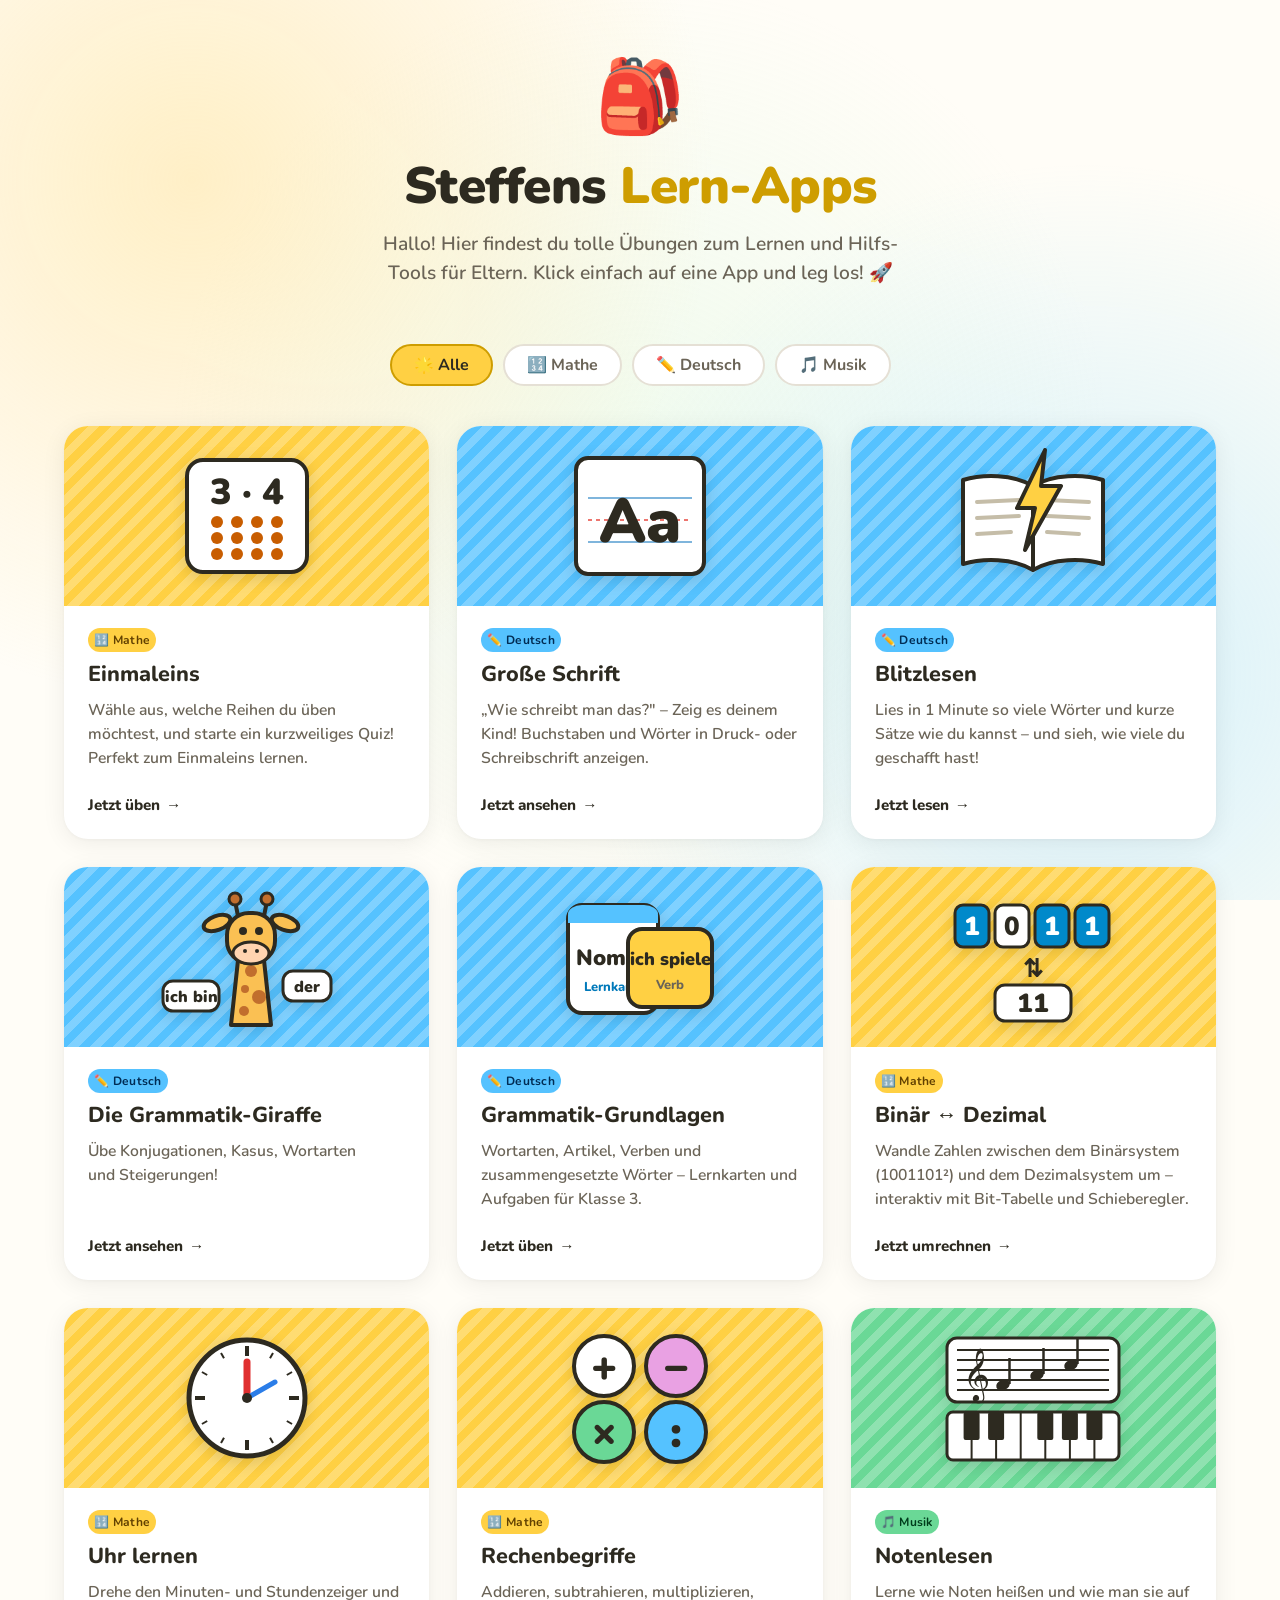
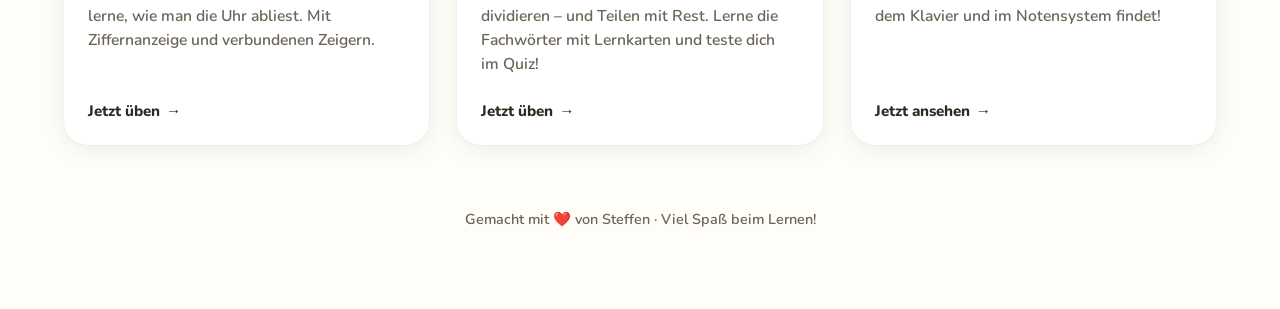
==== commit 4a2c79a8: "Add Grammatik-Grundlagen: Klasse-3 flashcards and drills New kid-friendly Deutsch app with Lernkarte" ====
--- a/index.html
+++ b/index.html
@@ -496,6 +496,29 @@
       </div>
     </a>
 
+    <a class="card" data-cat="Deutsch" href="./grammatik-grundlagen/index.html">
+      <div class="card-visual">
+        <svg viewBox="0 0 200 140" aria-hidden="true">
+          <rect x="28" y="18" width="90" height="108" rx="14" fill="white" stroke="#2d2a20" stroke-width="4"/>
+          <rect x="28" y="18" width="90" height="18" rx="14" fill="oklch(78% 0.14 240)"/>
+          <rect x="28" y="28" width="90" height="8" fill="oklch(78% 0.14 240)"/>
+          <text x="73" y="78" text-anchor="middle" font-size="22" font-weight="900" fill="#2d2a20">Nomen</text>
+          <text x="73" y="104" text-anchor="middle" font-size="13" font-weight="800" fill="oklch(55% 0.14 240)">Lernkarte</text>
+          <rect x="88" y="42" width="84" height="78" rx="14" fill="oklch(88% 0.16 88)" stroke="#2d2a20" stroke-width="4"/>
+          <text x="130" y="78" text-anchor="middle" font-size="18" font-weight="900" fill="#2d2a20">ich spiele</text>
+          <text x="130" y="102" text-anchor="middle" font-size="13" font-weight="800" fill="#6b6457">Verb</text>
+        </svg>
+      </div>
+      <div class="card-body">
+        <span class="badge">✏️ Deutsch</span>
+        <div class="card-top">
+          <h2 class="card-title">Grammatik-Grundlagen</h2>
+        </div>
+        <p class="card-desc">Wortarten, Artikel, Verben und zusammengesetzte Wörter – Lernkarten und Aufgaben für Klasse&nbsp;3.</p>
+        <div class="card-cta">Jetzt üben <i class="card-arrow">→</i></div>
+      </div>
+    </a>
+
     <a class="card" data-cat="Mathe" href="./binaer/index.html">
       <div class="card-visual">
         <svg viewBox="0 0 200 140" aria-hidden="true"><g font-size="26" font-weight="900" text-anchor="middle"><rect x="22" y="18" width="34" height="42" rx="8" fill="oklch(60% 0.14 240)" stroke="#2d2a20" stroke-width="3"/><text x="39" y="48" fill="white">1</text><rect x="62" y="18" width="34" height="42" rx="8" fill="white" stroke="#2d2a20" stroke-width="3"/><text x="79" y="48" fill="#2d2a20">0</text><rect x="102" y="18" width="34" height="42" rx="8" fill="oklch(60% 0.14 240)" stroke="#2d2a20" stroke-width="3"/><text x="119" y="48" fill="white">1</text><rect x="142" y="18" width="34" height="42" rx="8" fill="oklch(60% 0.14 240)" stroke="#2d2a20" stroke-width="3"/><text x="159" y="48" fill="white">1</text></g><text x="100" y="90" text-anchor="middle" font-size="24" font-weight="900" fill="#2d2a20">⇅</text><rect x="62" y="98" width="76" height="36" rx="10" fill="white" stroke="#2d2a20" stroke-width="3"/><text x="100" y="125" text-anchor="middle" font-size="26" font-weight="900" fill="#2d2a20">11</text></svg>
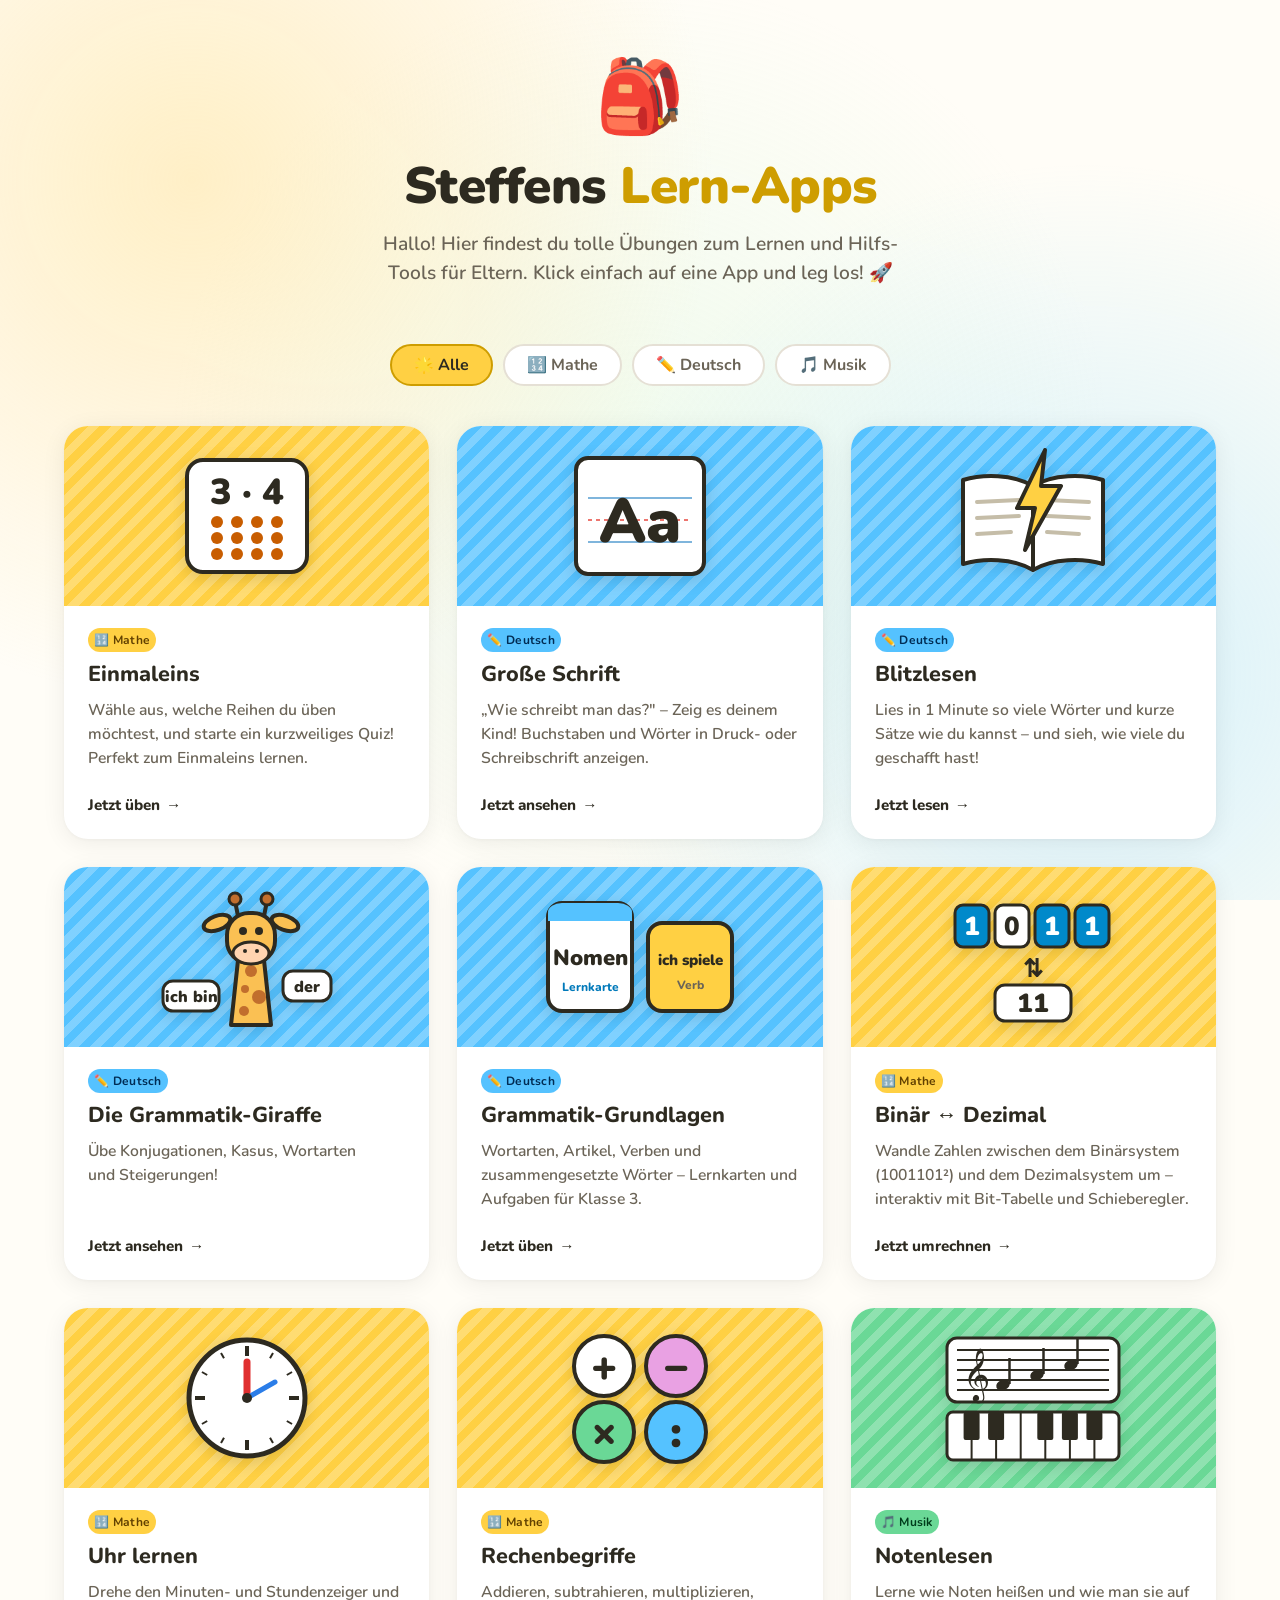
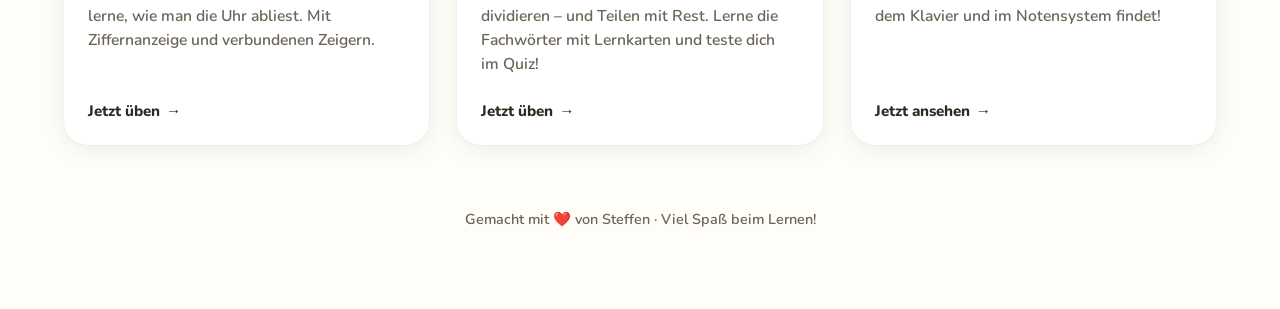
==== commit 1668dcdb: "Fix Grammatik-Grundlagen hub card overlap Space the Lernkarte/Verb SVG tiles side-by-side so titles " ====
--- a/index.html
+++ b/index.html
@@ -499,14 +499,15 @@
     <a class="card" data-cat="Deutsch" href="./grammatik-grundlagen/index.html">
       <div class="card-visual">
         <svg viewBox="0 0 200 140" aria-hidden="true">
-          <rect x="28" y="18" width="90" height="108" rx="14" fill="white" stroke="#2d2a20" stroke-width="4"/>
-          <rect x="28" y="18" width="90" height="18" rx="14" fill="oklch(78% 0.14 240)"/>
-          <rect x="28" y="28" width="90" height="8" fill="oklch(78% 0.14 240)"/>
-          <text x="73" y="78" text-anchor="middle" font-size="22" font-weight="900" fill="#2d2a20">Nomen</text>
-          <text x="73" y="104" text-anchor="middle" font-size="13" font-weight="800" fill="oklch(55% 0.14 240)">Lernkarte</text>
-          <rect x="88" y="42" width="84" height="78" rx="14" fill="oklch(88% 0.16 88)" stroke="#2d2a20" stroke-width="4"/>
-          <text x="130" y="78" text-anchor="middle" font-size="18" font-weight="900" fill="#2d2a20">ich spiele</text>
-          <text x="130" y="102" text-anchor="middle" font-size="13" font-weight="800" fill="#6b6457">Verb</text>
+          <!-- Side-by-side flashcards with clear gap so both labels stay readable -->
+          <rect x="8" y="16" width="84" height="108" rx="14" fill="white" stroke="#2d2a20" stroke-width="4"/>
+          <rect x="8" y="16" width="84" height="18" rx="14" fill="oklch(78% 0.14 240)"/>
+          <rect x="8" y="26" width="84" height="8" fill="oklch(78% 0.14 240)"/>
+          <text x="50" y="78" text-anchor="middle" font-size="22" font-weight="900" fill="#2d2a20">Nomen</text>
+          <text x="50" y="104" text-anchor="middle" font-size="12" font-weight="800" fill="oklch(55% 0.14 240)">Lernkarte</text>
+          <rect x="108" y="36" width="84" height="88" rx="14" fill="oklch(88% 0.16 88)" stroke="#2d2a20" stroke-width="4"/>
+          <text x="150" y="78" text-anchor="middle" font-size="15" font-weight="900" fill="#2d2a20">ich spiele</text>
+          <text x="150" y="102" text-anchor="middle" font-size="12" font-weight="800" fill="#6b6457">Verb</text>
         </svg>
       </div>
       <div class="card-body">
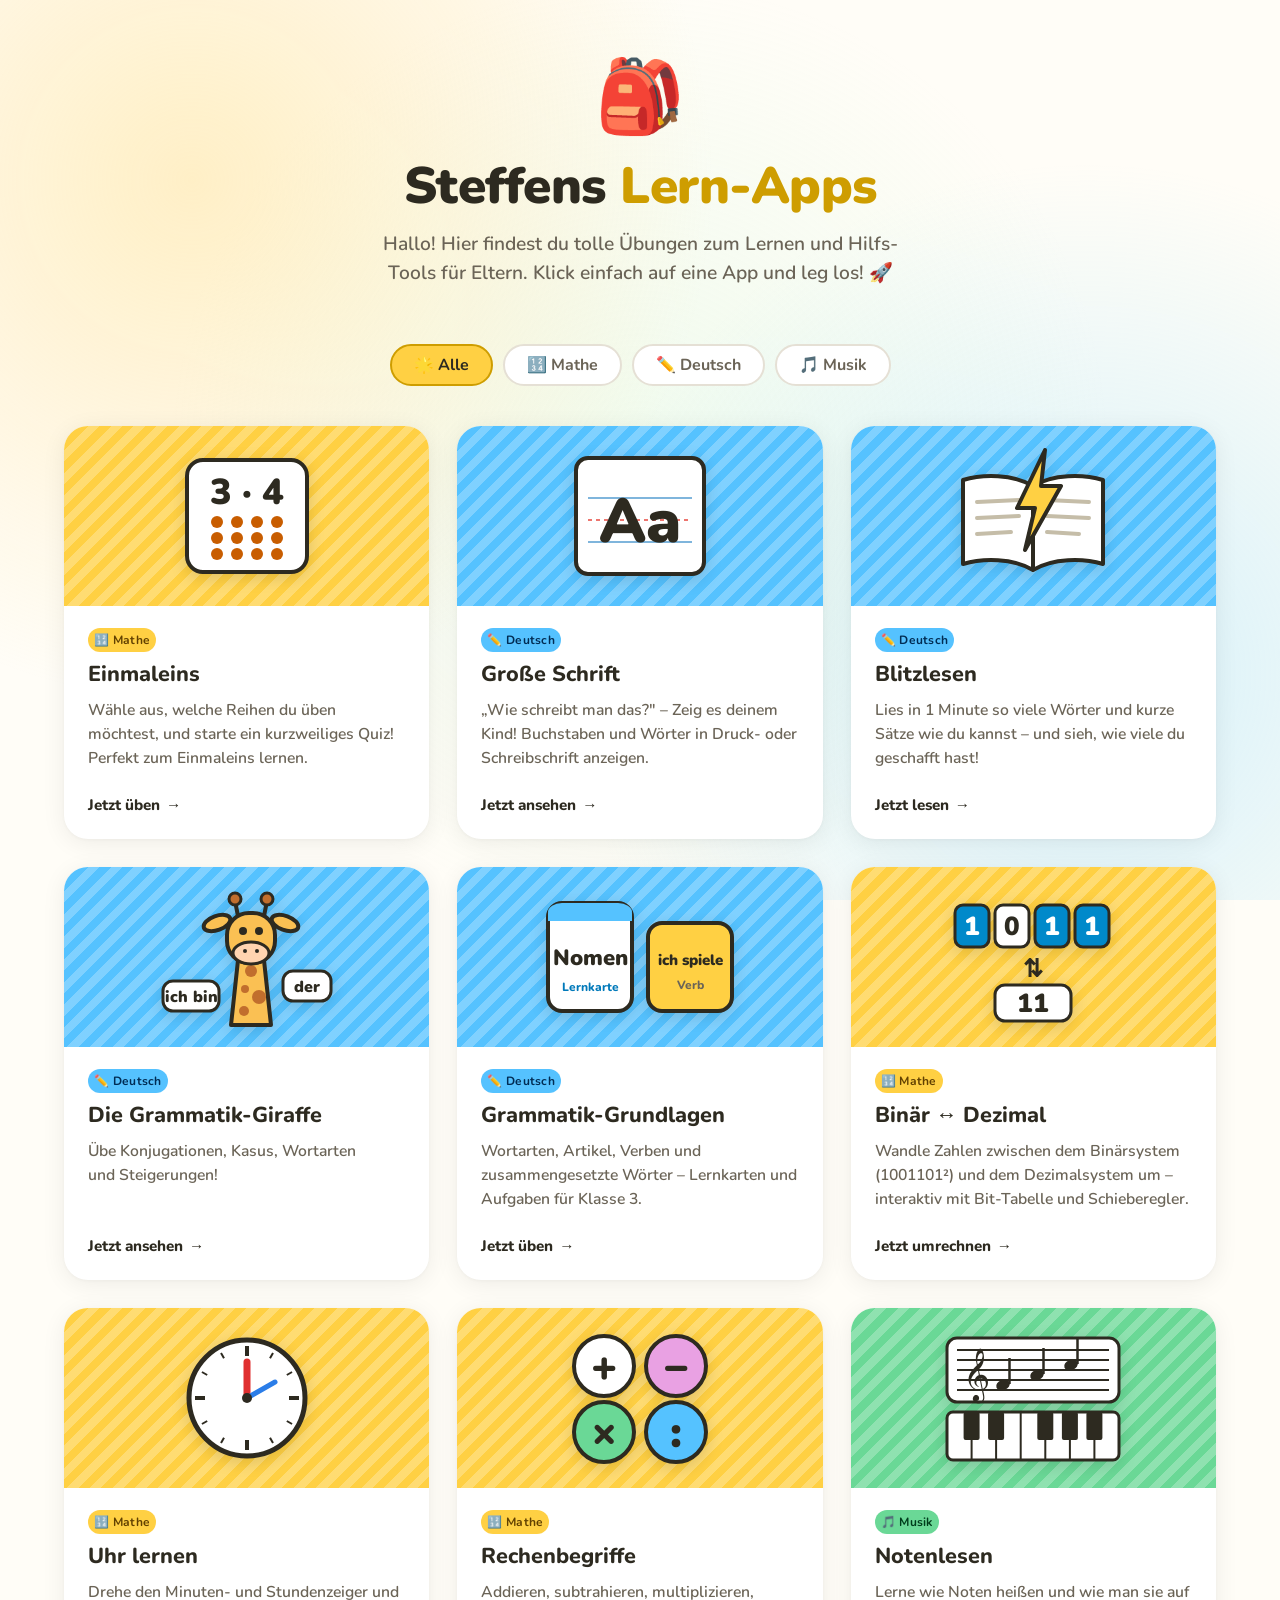
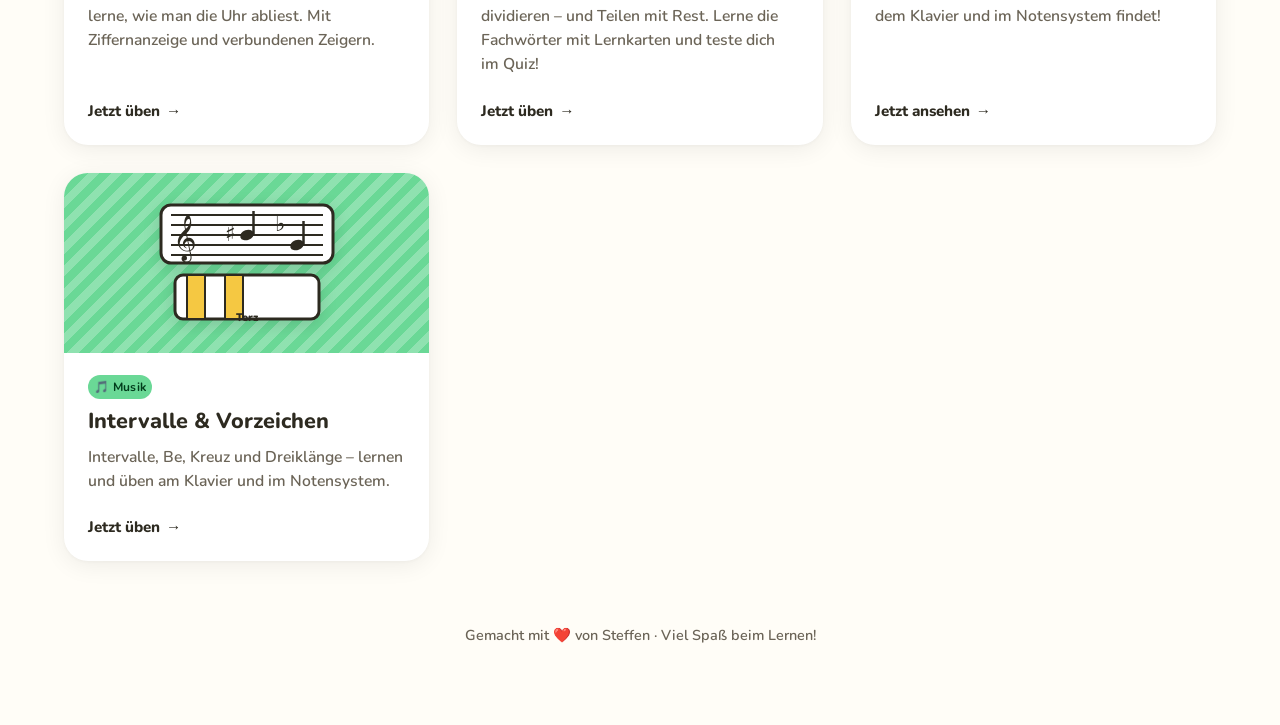
==== commit 5988df1f: "Add Intervalle & Vorzeichen music learning app New kid-friendly Musik app with flashcards and practi" ====
--- a/index.html
+++ b/index.html
@@ -577,6 +577,40 @@
       </div>
     </a>
 
+    <a class="card" data-cat="Musik" href="./intervalle/index.html">
+      <div class="card-visual">
+        <svg viewBox="0 0 200 140" aria-hidden="true">
+          <rect x="14" y="12" width="172" height="58" rx="10" fill="white" stroke="#2d2a20" stroke-width="3"/>
+          <g stroke="#2d2a20" stroke-width="2">
+            <line x1="24" y1="22" x2="176" y2="22"/>
+            <line x1="24" y1="32" x2="176" y2="32"/>
+            <line x1="24" y1="42" x2="176" y2="42"/>
+            <line x1="24" y1="52" x2="176" y2="52"/>
+            <line x1="24" y1="62" x2="176" y2="62"/>
+          </g>
+          <text x="26" y="58" font-size="40" fill="#2d2a20">𝄞</text>
+          <text x="78" y="48" font-size="22" font-family="serif" fill="#2d2a20">♯</text>
+          <ellipse cx="100" cy="42" rx="7" ry="5" transform="rotate(-20 100 42)" fill="#2d2a20"/>
+          <line x1="106.5" y1="41" x2="106.5" y2="18" stroke="#2d2a20" stroke-width="2.5"/>
+          <text x="128" y="38" font-size="22" font-family="serif" fill="#2d2a20">♭</text>
+          <ellipse cx="150" cy="52" rx="7" ry="5" transform="rotate(-20 150 52)" fill="#2d2a20"/>
+          <line x1="156.5" y1="51" x2="156.5" y2="28" stroke="#2d2a20" stroke-width="2.5"/>
+          <rect x="28" y="82" width="144" height="44" rx="8" fill="white" stroke="#2d2a20" stroke-width="3"/>
+          <rect x="40" y="82" width="18" height="44" fill="#f5c842" stroke="#2d2a20" stroke-width="2"/>
+          <rect x="78" y="82" width="18" height="44" fill="#f5c842" stroke="#2d2a20" stroke-width="2"/>
+          <text x="100" y="128" text-anchor="middle" font-size="11" font-weight="900" fill="#2d2a20">Terz</text>
+        </svg>
+      </div>
+      <div class="card-body">
+        <span class="badge">🎵 Musik</span>
+        <div class="card-top">
+          <h2 class="card-title">Intervalle &amp; Vorzeichen</h2>
+        </div>
+        <p class="card-desc">Intervalle, Be, Kreuz und Dreiklänge – lernen und üben am Klavier und im Notensystem.</p>
+        <div class="card-cta">Jetzt üben <i class="card-arrow">→</i></div>
+      </div>
+    </a>
+
   </div>
 
   <footer class="footer">
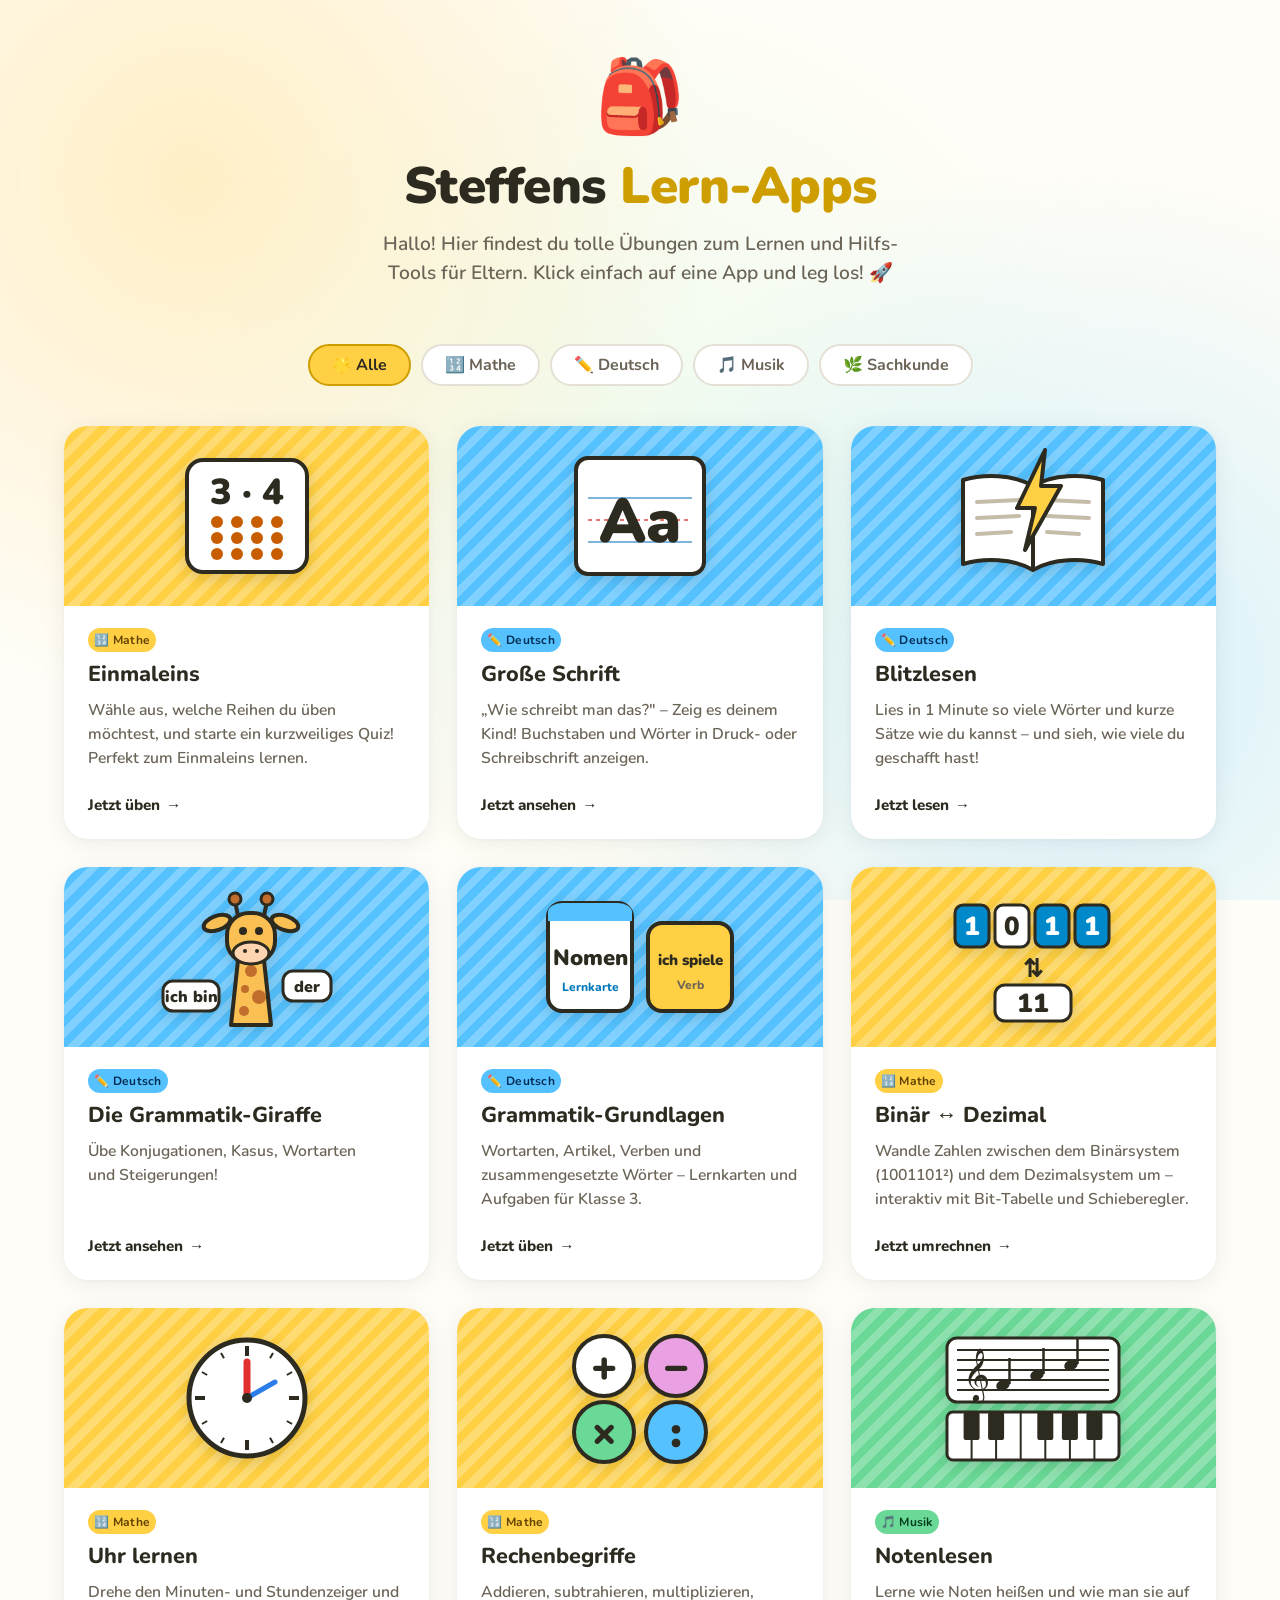
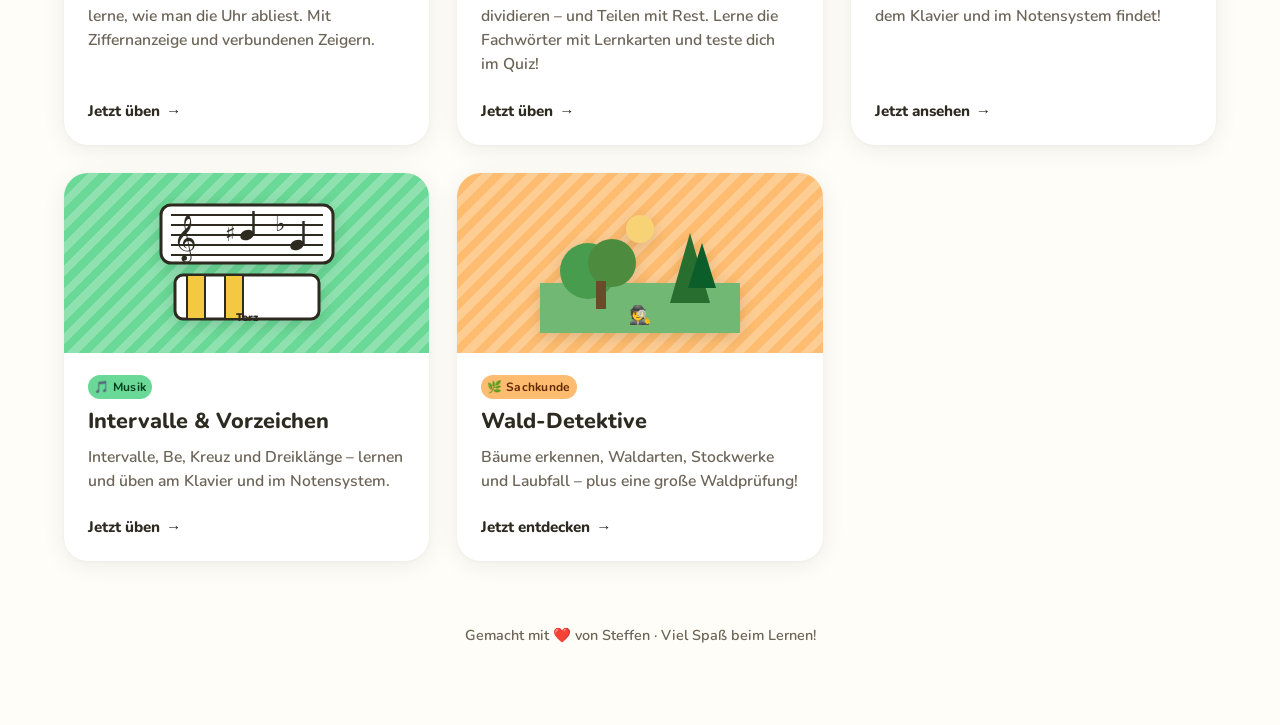
==== commit a30c0949: "Add Wald-Detektive Sachkunde learning game New forest detective app with five units (trees, forest t" ====
--- a/index.html
+++ b/index.html
@@ -15,6 +15,8 @@
       --blue-dark: oklch(55% 0.14 240);
       --green: oklch(80% 0.14 155);
       --green-dark: oklch(55% 0.14 155);
+      --orange: oklch(84% 0.12 70);
+      --orange-dark: oklch(62% 0.14 55);
       --text: #2d2a20;
       --text-light: #6b6457;
       --card-bg: #ffffff;
@@ -146,6 +148,11 @@
       border-color: var(--green-dark);
     }
 
+    .filter-btn[data-cat="Sachkunde"].active {
+      background: var(--orange);
+      border-color: var(--orange-dark);
+    }
+
     /* Cards grid */
     .grid {
       display: grid;
@@ -238,6 +245,16 @@
         rgba(255,255,255,0.25) 16px
       );
     }
+    .card[data-cat="Sachkunde"] .card-visual {
+      background-color: var(--orange);
+      background-image: repeating-linear-gradient(
+        -45deg,
+        transparent,
+        transparent 8px,
+        rgba(255,255,255,0.25) 8px,
+        rgba(255,255,255,0.25) 16px
+      );
+    }
 
     .card-body {
       padding: 22px 24px 24px;
@@ -274,6 +291,7 @@
     [data-cat="Mathe"] .badge { background: var(--yellow); color: oklch(40% 0.12 88); }
     [data-cat="Deutsch"] .badge { background: var(--blue); color: oklch(28% 0.10 240); }
     [data-cat="Musik"] .badge { background: var(--green); color: oklch(30% 0.10 160); }
+    [data-cat="Sachkunde"] .badge { background: var(--orange); color: oklch(35% 0.10 55); }
 
     .card-desc {
       font-size: 0.98rem;
@@ -435,6 +453,7 @@
     <button class="filter-btn" data-cat="Mathe" onclick="filterCards('Mathe', this)">🔢 Mathe</button>
     <button class="filter-btn" data-cat="Deutsch" onclick="filterCards('Deutsch', this)">✏️ Deutsch</button>
     <button class="filter-btn" data-cat="Musik" onclick="filterCards('Musik', this)">🎵 Musik</button>
+    <button class="filter-btn" data-cat="Sachkunde" onclick="filterCards('Sachkunde', this)">🌿 Sachkunde</button>
   </div>
 
   <!-- App Cards -->
@@ -611,6 +630,29 @@
       </div>
     </a>
 
+    <a class="card" data-cat="Sachkunde" href="./wald-detektive/index.html">
+      <div class="card-visual">
+        <svg viewBox="0 0 200 140" aria-hidden="true">
+          <rect x="0" y="90" width="200" height="50" fill="oklch(72% 0.12 145)"/>
+          <circle cx="48" cy="78" r="28" fill="oklch(62% 0.14 145)"/>
+          <circle cx="72" cy="70" r="24" fill="oklch(58% 0.13 140)"/>
+          <rect x="56" y="88" width="10" height="28" fill="#6b4a2a"/>
+          <polygon points="130,110 150,40 170,110" fill="oklch(48% 0.12 145)"/>
+          <polygon points="148,95 162,50 176,95" fill="oklch(42% 0.11 150)"/>
+          <circle cx="100" cy="36" r="14" fill="oklch(88% 0.12 88)"/>
+          <text x="100" y="128" text-anchor="middle" font-size="18" font-weight="900" fill="#2d2a20">🕵️</text>
+        </svg>
+      </div>
+      <div class="card-body">
+        <span class="badge">🌿 Sachkunde</span>
+        <div class="card-top">
+          <h2 class="card-title">Wald-Detektive</h2>
+        </div>
+        <p class="card-desc">Bäume erkennen, Waldarten, Stockwerke und Laubfall – plus eine große Waldprüfung!</p>
+        <div class="card-cta">Jetzt entdecken <i class="card-arrow">→</i></div>
+      </div>
+    </a>
+
   </div>
 
   <footer class="footer">
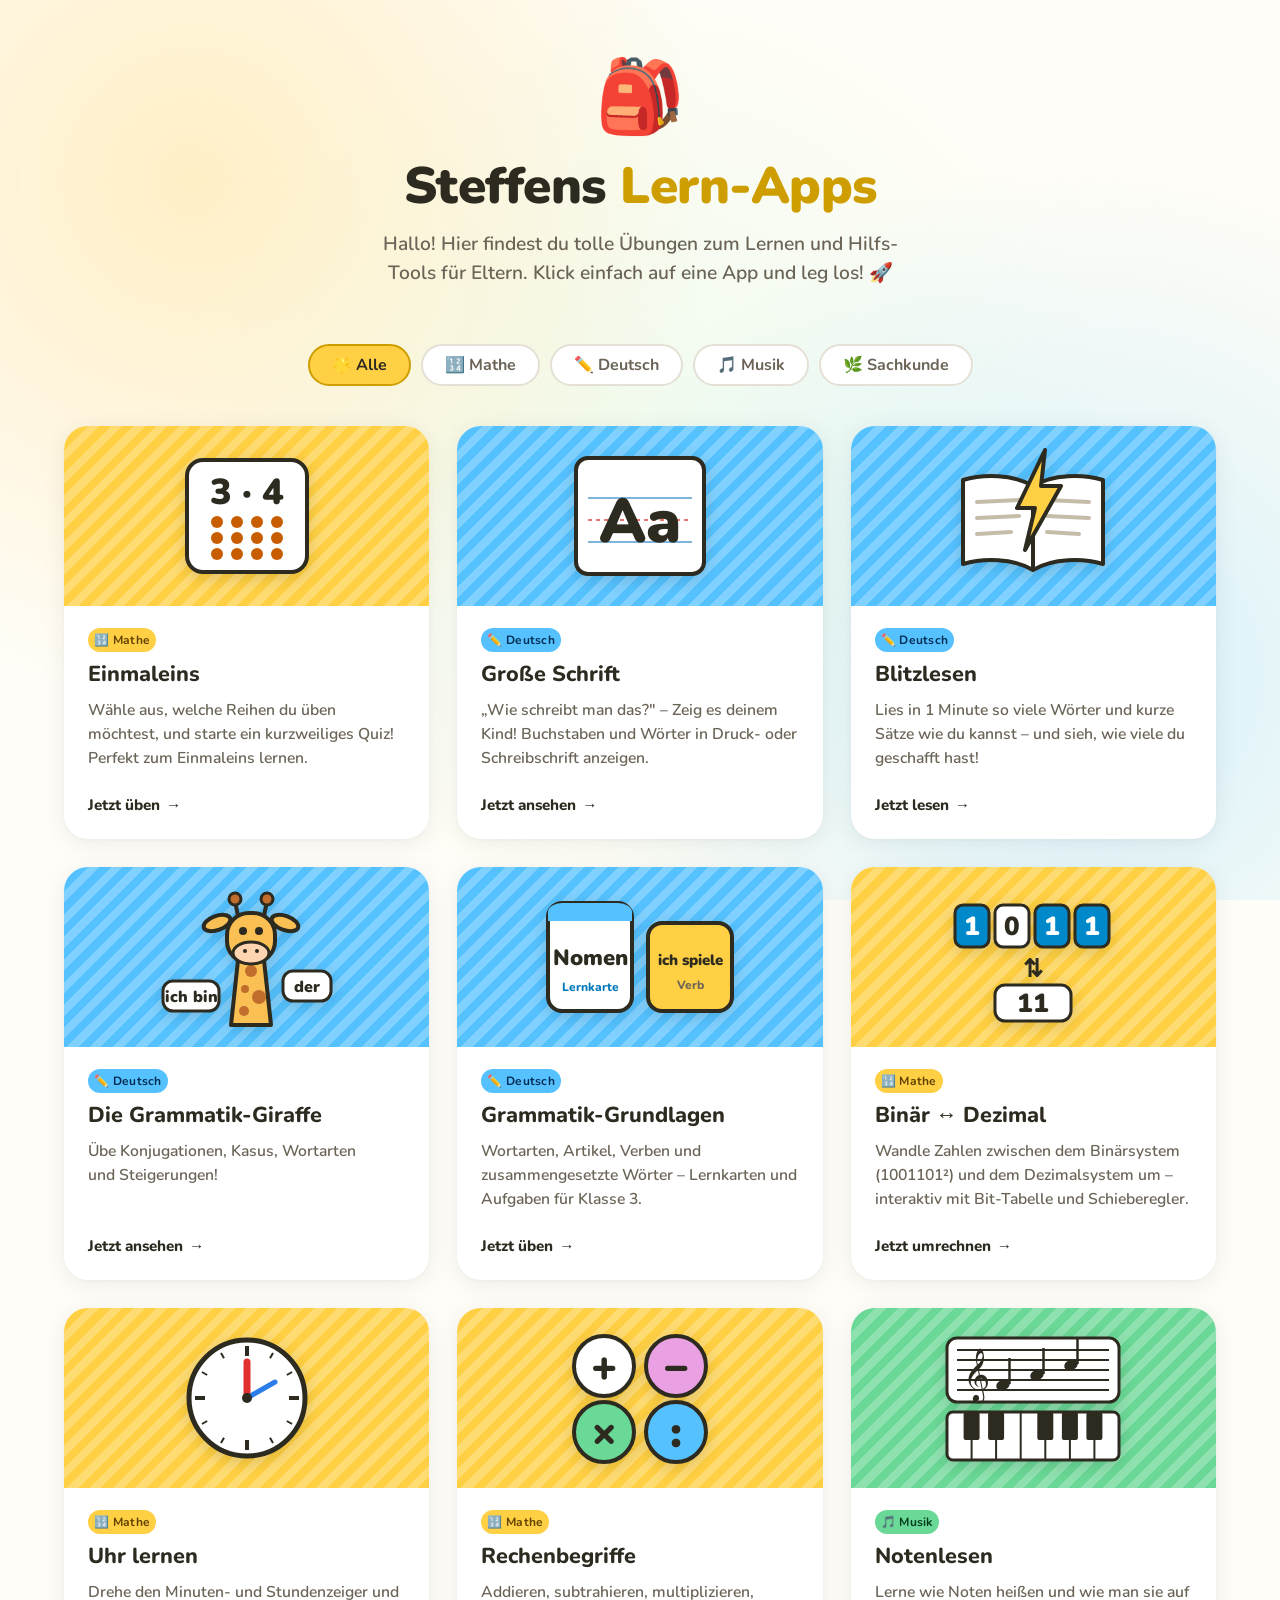
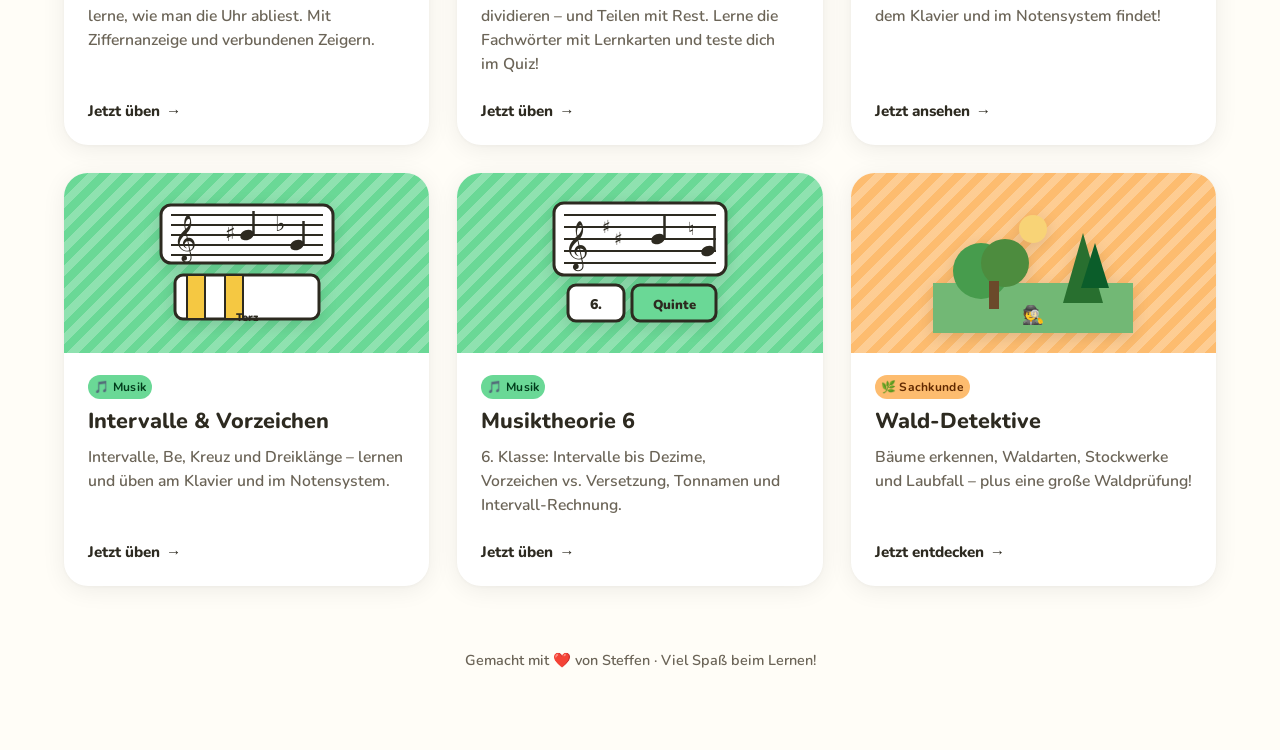
==== commit e75b5764: "Add Musiktheorie 6 learning app for secondary grade 6 New Musik hub app covering intervals through D" ====
--- a/index.html
+++ b/index.html
@@ -630,6 +630,41 @@
       </div>
     </a>
 
+    <a class="card" data-cat="Musik" href="./musiktheorie-6/index.html">
+      <div class="card-visual">
+        <svg viewBox="0 0 200 140" aria-hidden="true">
+          <rect x="14" y="10" width="172" height="72" rx="10" fill="white" stroke="#2d2a20" stroke-width="3"/>
+          <g stroke="#2d2a20" stroke-width="2">
+            <line x1="24" y1="22" x2="176" y2="22"/>
+            <line x1="24" y1="34" x2="176" y2="34"/>
+            <line x1="24" y1="46" x2="176" y2="46"/>
+            <line x1="24" y1="58" x2="176" y2="58"/>
+            <line x1="24" y1="70" x2="176" y2="70"/>
+          </g>
+          <text x="24" y="66" font-size="42" fill="#2d2a20">𝄞</text>
+          <text x="62" y="40" font-size="18" font-family="serif" fill="#2d2a20">♯</text>
+          <text x="74" y="52" font-size="18" font-family="serif" fill="#2d2a20">♯</text>
+          <ellipse cx="118" cy="46" rx="7" ry="5" transform="rotate(-20 118 46)" fill="#2d2a20"/>
+          <line x1="124.5" y1="45" x2="124.5" y2="22" stroke="#2d2a20" stroke-width="2.5"/>
+          <text x="148" y="42" font-size="18" font-family="serif" fill="#2d2a20">♮</text>
+          <ellipse cx="168" cy="58" rx="7" ry="5" transform="rotate(-20 168 58)" fill="#2d2a20"/>
+          <line x1="174.5" y1="57" x2="174.5" y2="34" stroke="#2d2a20" stroke-width="2.5"/>
+          <rect x="28" y="92" width="56" height="36" rx="8" fill="white" stroke="#2d2a20" stroke-width="3"/>
+          <text x="56" y="116" text-anchor="middle" font-size="14" font-weight="900" fill="#2d2a20">6.</text>
+          <rect x="92" y="92" width="84" height="36" rx="8" fill="oklch(80% 0.14 155)" stroke="#2d2a20" stroke-width="3"/>
+          <text x="134" y="116" text-anchor="middle" font-size="13" font-weight="900" fill="#2d2a20">Quinte</text>
+        </svg>
+      </div>
+      <div class="card-body">
+        <span class="badge">🎵 Musik</span>
+        <div class="card-top">
+          <h2 class="card-title">Musiktheorie 6</h2>
+        </div>
+        <p class="card-desc">6.&nbsp;Klasse: Intervalle bis Dezime, Vorzeichen vs.&nbsp;Versetzung, Tonnamen und Intervall-Rechnung.</p>
+        <div class="card-cta">Jetzt üben <i class="card-arrow">→</i></div>
+      </div>
+    </a>
+
     <a class="card" data-cat="Sachkunde" href="./wald-detektive/index.html">
       <div class="card-visual">
         <svg viewBox="0 0 200 140" aria-hidden="true">
